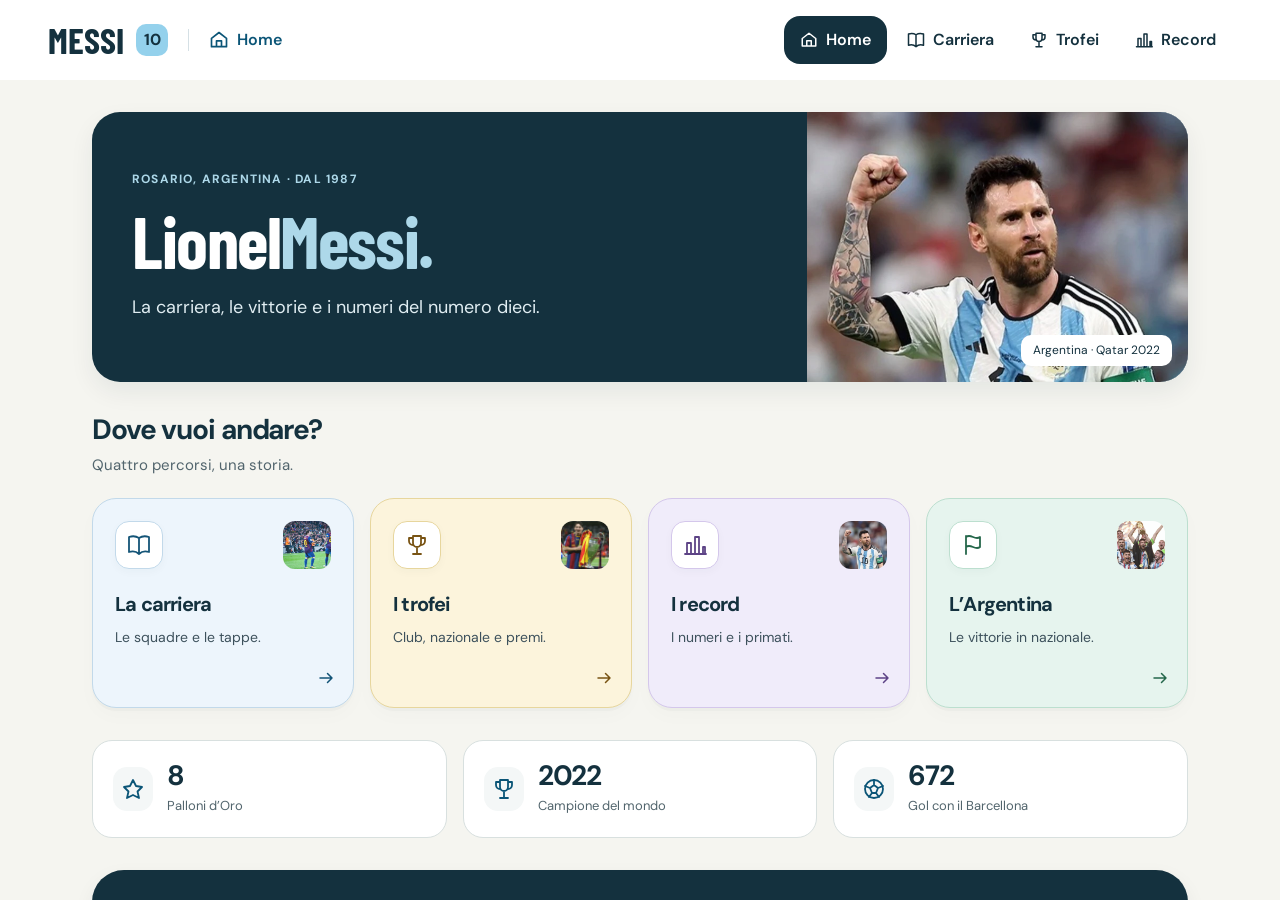
==== index.html @ e887f49e "Compose compact icon-led navigation and strengthen page spacing and visual hierarchy" ====
<!DOCTYPE html>

<html lang="it">
<head>
<meta charset="utf-8"/>
<meta content="width=device-width,initial-scale=1,viewport-fit=cover" name="viewport"/>
<meta content="#f7f7f2" name="theme-color"/>
<title>Messi — Carriera, trofei e record</title>
<meta content="La storia di Lionel Messi in tre sezioni semplici: carriera, trofei e record." name="description"/>
<link href="assets/favicon.svg" rel="icon" type="image/svg+xml"/>
<link href="assets/css/site.css?v=c7293d06be" rel="stylesheet"/>
<script src="assets/js/app.mjs?v=7fb3a4fa2a" type="module"></script>
<link as="font" crossorigin="" href="assets/fonts/barlow-condensed-700.woff2" rel="preload" type="font/woff2"/>
<meta content="website" property="og:type"/>
<meta content="it_IT" property="og:locale"/>
<meta content="Messi — Carriera, trofei e record" property="og:title"/>
<meta content="La storia di Lionel Messi in tre sezioni semplici: carriera, trofei e record." property="og:description"/>
<meta content="https://raw.githubusercontent.com/fill5455/Messi/main/assets/images/messi-portrait.webp" property="og:image"/>
<meta content="summary_large_image" name="twitter:card"/>
<link as="font" crossorigin="" href="assets/fonts/dm-sans-variable.woff2" rel="preload" type="font/woff2"/>
<link href="assets/css/rebuilt.css?v=bfea36b75c" rel="stylesheet">
</head>
<body>
<div class="ios-surface">
<a class="skip" href="#contenuto">Salta al contenuto</a>
<header class="app-header"><a aria-label="Messi, homepage" class="brand" href="index.html" translate="no">MESSI<span>10</span></a><span class="current-page"><svg aria-hidden="true" viewBox="0 0 24 24"><path d="m3 10 9-7 9 7v10H3zM9 20v-7h6v7"></path></svg><span>Home</span></span></header>
<div aria-label="Contenuto della pagina" class="screen-scroll" tabindex="0">
<main id="contenuto" class="rebuilt-page" data-page="home" aria-labelledby="page-title" tabindex="-1"><section class="r-home-hero compact-opening" aria-labelledby="page-title"><div class="r-home-copy"><p class="r-kicker">Rosario, Argentina · Dal 1987</p><h1 id="page-title">Lionel<br><span>Messi.</span></h1><p class="r-lead">La carriera, le vittorie e i numeri del numero dieci.</p><p class="r-home-note">Da Rosario al tetto del mondo.</p></div><figure><img src="assets/images/messi-portrait.webp" alt="Lionel Messi con la maglia dell’Argentina a Qatar 2022" width="720" height="744" decoding="async" fetchpriority="high"><figcaption>Argentina · Qatar 2022</figcaption></figure></section><section class="r-routes" aria-labelledby="routes-heading"><div class="r-section-head"><h2 id="routes-heading">Dove vuoi andare?</h2><p>Quattro percorsi, una storia.</p></div><div class="r-route-grid"><a class="r-route" href="carriera.html" data-tone="blue"><div class="r-route-photo"><img src="assets/images/barcelona-2011.webp" alt="Messi festeggia con Abidal e Dani Alves al Camp Nou" width="720" height="480" decoding="async" loading="lazy"></div><div class="r-route-copy"><span class="ui-cue" aria-hidden="true"><svg viewbox="0 0 24 24"><path d="M12 5v16M12 5C9 3 5 3 2 4v15c3-1 7-1 10 2 3-3 7-3 10-2V4c-3-1-7-1-10 1Z"></path></svg></span><h3>La carriera</h3><p>Le squadre e le tappe.</p></div><svg aria-hidden="true" viewbox="0 0 24 24" class="r-route-arrow"><path d="M4 12h16m-6-6 6 6-6 6"></path></svg></a><a class="r-route" href="trofei.html" data-tone="gold"><div class="r-route-photo"><img src="assets/images/champions-selected.webp" alt="Messi con la Champions League del 2011" width="720" height="480" decoding="async" loading="lazy"></div><div class="r-route-copy"><span class="ui-cue" aria-hidden="true"><svg viewbox="0 0 24 24"><path d="M8 3h8v7a4 4 0 0 1-8 0V3ZM8 5H4v3a4 4 0 0 0 4 4m8-7h4v3a4 4 0 0 1-4 4M12 14v6m-4 1h8"></path></svg></span><h3>I trofei</h3><p>Club, nazionale e premi.</p></div><svg aria-hidden="true" viewbox="0 0 24 24" class="r-route-arrow"><path d="M4 12h16m-6-6 6 6-6 6"></path></svg></a><a class="r-route" href="record.html" data-tone="violet"><div class="r-route-photo"><img src="assets/images/messi-portrait.webp" alt="Lionel Messi con la maglia dell’Argentina" width="720" height="480" decoding="async" loading="lazy"></div><div class="r-route-copy"><span class="ui-cue" aria-hidden="true"><svg viewbox="0 0 24 24"><path d="M4 20V10h4v10m4 0V4h4v16m4 0v-6h2v6M2 21h21"></path></svg></span><h3>I record</h3><p>I numeri e i primati.</p></div><svg aria-hidden="true" viewbox="0 0 24 24" class="r-route-arrow"><path d="M4 12h16m-6-6 6 6-6 6"></path></svg></a><a class="r-route" href="argentina.html" data-tone="mint"><div class="r-route-photo"><img src="assets/images/worldcup-selected.webp" alt="Messi con la Coppa del Mondo" width="1365" height="2048" loading="lazy" decoding="async"></div><div class="r-route-copy"><span class="ui-cue" aria-hidden="true"><svg viewbox="0 0 24 24"><path d="M5 21V3m0 1c5-4 9 4 14 0v10c-5 4-9-4-14 0"></path></svg></span><h3>L’Argentina</h3><p>Le vittorie in nazionale.</p></div><svg class="r-route-arrow" aria-hidden="true" viewbox="0 0 24 24"><path d="M4 12h16m-6-6 6 6-6 6"></path></svg></a></div></section><section class="r-home-numbers" aria-label="Tre traguardi"><dl><div><span class="ui-cue" aria-hidden="true"><svg viewbox="0 0 24 24"><path d="m12 3 3 6 6 1-4.5 4.5L18 21l-6-3-6 3 1.5-6.5L3 10l6-1 3-6Z"></path></svg></span><dt>Palloni d’Oro</dt><dd>8</dd></div><div><span class="ui-cue" aria-hidden="true"><svg viewbox="0 0 24 24"><path d="M8 3h8v7a4 4 0 0 1-8 0V3ZM8 5H4v3a4 4 0 0 0 4 4m8-7h4v3a4 4 0 0 1-4 4M12 14v6m-4 1h8"></path></svg></span><dt>Campione del mondo</dt><dd>2022</dd></div><div><span class="ui-cue" aria-hidden="true"><svg viewbox="0 0 24 24"><circle cx="12" cy="12" r="9"></circle><path d="m12 8 4 3-2 5h-4l-2-5 4-3ZM12 8V3m4 8 5-2m-7 7 3 4m-7-4-3 4m1-9L3 9"></path></svg></span><dt>Gol con il Barcellona</dt><dd>672</dd></div></dl></section><section class="r-national-feature" aria-labelledby="national-feature-heading"><figure><img src="assets/images/worldcup-selected.webp" alt="Messi alza la Coppa del Mondo a Lusail nel 2022" width="1365" height="2048" decoding="async" loading="lazy"></figure><div><span class="ui-cue" aria-hidden="true"><svg viewbox="0 0 24 24"><path d="M5 21V3m0 1c5-4 9 4 14 0v10c-5 4-9-4-14 0"></path></svg></span><p class="r-kicker">La nazionale</p><h2 id="national-feature-heading">Il sogno diventa una coppa.</h2><p>Due gol nella finale, il 3–3 contro la Francia e la vittoria ai rigori. A Lusail, Messi porta l’Argentina sul tetto del mondo.</p><a class="r-button" href="argentina.html#lusail">Il Mondiale con l’Argentina<svg aria-hidden="true" viewbox="0 0 24 24"><path d="M4 12h16m-6-6 6 6-6 6"></path></svg></a></div></section></main>
<footer class="app-footer"><div class="footer-top"><a aria-label="Messi, homepage" class="footer-brand" href="index.html">MESSI<span>10</span></a><p>La storia, le vittorie e i numeri.<br/>Un progetto indipendente dedicato a Lionel Messi.</p></div><nav aria-label="Altri percorsi"><a href="index.html">Home</a><a href="carriera.html">Carriera</a><a href="trofei.html">Trofei</a><a href="record.html">Record</a><a href="argentina.html">Argentina</a><a href="credits.html">Fonti e crediti</a></nav></footer>
</div>
<nav aria-label="Navigazione principale" class="ios-tabbar"><a aria-current="page" class="nav-link" data-href="index.html" href="index.html"><svg aria-hidden="true" viewBox="0 0 24 24"><path d="m3 10 9-7 9 7v10H3zM9 20v-7h6v7"></path></svg><span>Home</span></a><a class="nav-link" data-href="carriera.html" href="carriera.html"><svg aria-hidden="true" viewBox="0 0 24 24"><path d="M12 5v16M12 5C9 3 5 3 2 4v15c3-1 7-1 10 2 3-3 7-3 10-2V4c-3-1-7-1-10 1Z"></path></svg><span>Carriera</span></a><a class="nav-link" data-href="trofei.html" href="trofei.html"><svg aria-hidden="true" viewBox="0 0 24 24"><path d="M8 3h8v7a4 4 0 0 1-8 0V3ZM8 5H4v3a4 4 0 0 0 4 4m8-7h4v3a4 4 0 0 1-4 4M12 14v6m-4 1h8"></path></svg><span>Trofei</span></a><a class="nav-link" data-href="record.html" href="record.html"><svg aria-hidden="true" viewBox="0 0 24 24"><path d="M4 20V10h4v10m4 0V4h4v16m4 0v-6h2v6M2 21h21"></path></svg><span>Record</span></a></nav>
<p aria-live="polite" class="navigation-status sr-only"></p>
<div aria-live="polite" class="toast" role="status"></div>
</div>
</body>
</html>
---- assets/css/site.css ----
/* Rounded editorial system with a dedicated mobile reading layout. */
@font-face{font-family:'Barlow Condensed';src:url('../fonts/barlow-condensed-700.woff2') format('woff2');font-weight:700;font-style:normal;font-display:swap}
@font-face{font-family:'DM Sans';src:url('../fonts/dm-sans-variable.woff2') format('woff2');font-weight:100 900;font-style:normal;font-display:swap}
:root{
  --paper:#f7f7f2;--white:#fff;--ink:#14313e;--secondary:#49616b;
  --sky:#94d1ec;--sky-soft:#deeff5;--gold:#ecd16b;--line:#c5d2d6;
  --radius-sm:12px;--radius-md:20px;--radius-lg:28px;
  --accent:#0b5577;--focus:#095c86;--scrim:#14313ecc;
  --font-display:'Barlow Condensed',sans-serif;--font-body:'DM Sans',sans-serif;
  --space-1:8px;--space-2:16px;--space-3:24px;--space-4:32px;--space-5:48px;--space-6:64px;--space-7:96px;
  --inset:clamp(20px,4vw,48px);--content:1200px;--nav-clearance:calc(160px + env(safe-area-inset-bottom));
  font-family:var(--font-body);color-scheme:light;
}
*{box-sizing:border-box}
html,body{margin:0;overflow-x:clip}
body{background:var(--paper);color:var(--ink);font:400 1rem/1.6 var(--font-body);-webkit-text-size-adjust:100%}
::selection{background:var(--ink);color:var(--white)}
button,input,textarea{font:inherit;color:inherit}
button,a,input,summary{-webkit-tap-highlight-color:transparent;touch-action:manipulation}
button{cursor:pointer}button:disabled{opacity:.5;cursor:default}
button,input,textarea{border-radius:var(--radius-sm)}
a{color:inherit;text-underline-offset:5px;text-decoration-thickness:1.5px}
img{display:block;max-width:100%;height:auto}
svg{display:block;flex-shrink:0;width:24px;height:24px;fill:none;stroke:currentColor;stroke-width:2;stroke-linecap:round;stroke-linejoin:round}
h1,h2,h3,p,figure,dl,dd{margin:0}
h1,h2,h3{font-style:normal;font-weight:700;line-height:1;text-wrap:balance}
h1,h2{font-family:var(--font-display);letter-spacing:-.015em}
h1{font-size:clamp(3.75rem,8vw,6rem)}
h2{font-size:clamp(2.5rem,4.5vw,3.75rem)}
h3{font-size:1.5rem;line-height:1.2}
p{max-width:65ch;text-wrap:pretty}
[hidden]{display:none!important}
:focus-visible{outline:3px solid var(--focus);outline-offset:5px}
.sr-only{position:absolute;width:1px;height:1px;margin:-1px;overflow:hidden;clip-path:inset(50%);white-space:nowrap}
.skip{position:absolute;z-index:40;top:-100px;left:var(--inset);padding:16px;background:var(--ink);color:var(--white)}
.skip:focus{top:8px}
.ios-surface{position:relative;display:flex;flex-direction:column;width:100%;height:100dvh;min-height:0;isolation:isolate}
.app-header{flex-shrink:0;display:flex;align-items:center;justify-content:space-between;gap:16px;min-height:76px;padding:8px var(--inset);border-bottom:1px solid var(--line);background:var(--paper)}
.brand,.footer-brand{display:inline-flex;align-items:center;gap:12px;font-family:var(--font-display);font-size:2.25rem;line-height:1;text-decoration:none;min-height:48px}
.brand span,.footer-brand span{display:grid;place-items:center;width:32px;height:32px;background:var(--sky);font:700 1rem/1 var(--font-body)}
.current-page{display:none}
.screen-scroll{flex:1;min-height:0;overflow-y:auto;overflow-x:clip;padding-bottom:var(--nav-clearance);scroll-padding:24px 0 var(--nav-clearance);scrollbar-color:var(--secondary) var(--paper)}
main{max-width:var(--content);margin:0 auto;overflow-wrap:anywhere}
main [id]{scroll-margin-block:24px}
main:focus{outline:none}
.ios-tabbar{position:absolute;z-index:20;bottom:0;left:0;right:0;display:grid;grid-template-columns:repeat(auto-fit,minmax(min(100%,4.5rem),1fr));padding:8px 8px calc(8px + env(safe-area-inset-bottom));border-top:1px solid var(--line);background:var(--paper)}
.nav-link{display:flex;align-items:center;justify-content:center;min-height:48px;min-width:0;padding:8px;overflow-wrap:anywhere;text-align:center;text-decoration:none;font-size:1rem;font-weight:600;line-height:1.2;white-space:nowrap;transition:transform 160ms}
.nav-link[aria-current]{background:var(--ink);color:var(--white)}
.nav-link:focus-visible{outline-offset:-4px}
.primary-button{display:inline-flex;align-items:center;justify-content:center;gap:16px;width:fit-content;max-width:100%;min-height:52px;padding:14px 20px;border:1px solid var(--ink);background:var(--ink);color:var(--white);font:600 1rem/1.4 var(--font-body);text-decoration:none;transition:background-color 160ms,transform 160ms}
.primary-button:active,button:active{transform:translateY(1px)}
.text-link,.inline-link{display:inline-flex;align-items:center;gap:12px;min-height:48px;font-size:1rem;font-weight:600;color:var(--accent)}
.inline-link{margin-top:24px}
.profile{display:flex;flex-wrap:wrap;gap:24px 16px;padding:32px var(--inset);background:var(--sky)}
.hero-copy{display:contents}
.profile h1{order:0;flex:1 1 11rem;min-width:0;align-self:center;font-size:clamp(3.75rem,12vw,6rem);line-height:.95;letter-spacing:-.01em}
.profile p{order:2;flex:1 1 100%;font-size:1.125rem;line-height:1.65}
.profile .primary-button{order:3}
.hero-origin{order:4;flex:1 1 100%;display:block;font-size:.875rem;color:var(--ink)}
.hero-portrait{order:1;flex:1 1 5rem;max-width:112px;min-width:0;align-self:center}
.hero-portrait img{width:100%;height:220px;object-fit:cover;object-position:50% 28%}
.hero-portrait figcaption{font-size:.875rem;line-height:1.4;padding-top:8px}
.home-facts,.home-navigation,.home-chapters{padding:48px var(--inset)}
.home-facts h2{margin-bottom:32px}
.home-facts .fact-list{display:grid;grid-template-columns:repeat(auto-fit,minmax(min(100%,5.5rem),1fr));gap:16px;padding:0;background:transparent;border:0}
.home-facts .fact-list>div{display:flex;flex-direction:column-reverse;align-items:flex-start;justify-content:flex-end;gap:12px;padding:0;border:0}
.home-facts .fact-list dd{font:700 clamp(2.5rem,6vw,5rem)/1 var(--font-display);text-align:left;letter-spacing:-.01em}
.home-facts .fact-list dt{flex:initial;font-size:.875rem;line-height:1.5}
.home-navigation{background:var(--sky-soft)}
.section-intro{display:grid;gap:24px;margin-bottom:32px}
.section-intro p{max-width:40ch;font-size:1.125rem;line-height:1.65}
.destination-list{border-top:1px solid var(--ink)}
.destination{display:flex;align-items:center;gap:24px;min-height:100px;padding:24px 0;border-bottom:1px solid var(--ink);text-decoration:none}
.destination-copy{flex:1;min-width:0}
.destination-copy strong{display:block;font:700 2.5rem/1 var(--font-display);margin-bottom:12px}
.destination-copy>span{display:block;font-size:1rem;line-height:1.6;color:var(--secondary)}
.destination>svg{width:32px;height:32px}
.chapter-grid{display:grid;gap:32px}
.chapter{display:flex;flex-direction:column;align-items:flex-start;gap:12px;text-decoration:none;min-width:0}
.chapter>img{width:100%;height:auto;aspect-ratio:3/2;object-fit:cover}
.chapter-meta{font-size:.875rem;color:var(--secondary);padding-top:4px}
.chapter-title{display:flex;align-items:center;justify-content:space-between;width:100%;gap:12px;font:700 2.5rem/1 var(--font-display)}
.chapter>span:last-child{font-size:1rem;color:var(--secondary)}
.worldcup-feature{display:grid;gap:32px;padding:40px var(--inset);background:var(--ink);color:var(--white)}
.worldcup-feature figure{min-width:0}
.worldcup-feature img{width:100%;max-height:480px;object-fit:contain}
.worldcup-feature figcaption{padding-top:12px;font-size:.875rem;color:var(--sky-soft)}
.worldcup-feature h2{font-size:clamp(3rem,7vw,6rem);margin-bottom:32px}
.worldcup-feature p{font-size:1.125rem;line-height:1.7;margin-bottom:32px}
.worldcup-feature .primary-button{background:var(--gold);border-color:var(--gold);color:var(--ink)}
.worldcup-feature .text-link{display:flex;margin-top:16px;color:var(--white)}
.page-heading{display:grid;gap:32px;padding:40px var(--inset);background:var(--sky)}
.page-heading h1{margin-bottom:32px}
.page-heading p{max-width:40ch;font-size:1.125rem;line-height:1.65}
.heading-photo{min-width:0}
.heading-photo img{width:100%;height:240px;object-fit:cover;object-position:50% 35%}
.heading-photo figcaption{padding-top:12px;font-size:.875rem;line-height:1.5}
.heading-text-only{background:var(--paper);border-bottom:1px solid var(--line)}
.page-section{padding:40px var(--inset)}
.section-label{font-size:2.5rem;margin-bottom:24px}
.section-help{margin-bottom:24px;color:var(--secondary);font-size:1rem}
.detail-list{border-top:1px solid var(--ink)}
.content-detail{border-bottom:1px solid var(--ink)}
.content-detail>summary{display:flex;align-items:center;gap:16px;min-height:96px;padding:24px 0;cursor:pointer;list-style:none}
.content-detail>summary::-webkit-details-marker,.source-details>summary::-webkit-details-marker{display:none}
.summary-copy{flex:1;min-width:0}
.summary-copy>strong{display:block;font:700 1.875rem/1.1 var(--font-display);margin-bottom:8px}
.summary-copy>span{display:block;color:var(--secondary);font-size:1rem;line-height:1.5}
.content-detail>summary>svg{width:24px;height:24px;transition:transform 160ms ease-out}
.content-detail[open]>summary>svg,.source-details[open]>summary>svg{transform:rotate(45deg)}
.content-detail[open]>summary{color:var(--accent)}
.detail-body{padding:8px 0 32px}
.detail-body>p{font-size:1rem;line-height:1.75;margin-bottom:24px}
.detail-body>p:last-child{margin-bottom:0}
.team-badge{display:grid;place-items:center;flex-shrink:0;width:48px;height:56px}
.team-badge img{width:100%;height:100%;object-fit:contain}
.team-heading{display:flex;align-items:center;gap:16px}
.team-heading .team-badge{width:32px;height:40px}
.destination-icon{display:grid;place-items:center;flex-shrink:0;width:48px;height:48px}
.destination-icon i{--w:32px;--h:32px}
.fact-list{padding:8px 0;background:transparent}
.fact-list>div{display:flex;flex-wrap:wrap;align-items:center;justify-content:space-between;gap:8px 24px;padding:16px 0;border-bottom:1px solid var(--line)}
.fact-list>div:last-child{border-bottom:0}
.fact-list dt{flex:1 1 8rem;min-width:0;font-size:1rem;color:var(--secondary)}
.fact-list dd{max-width:100%;min-width:0;font-size:1.125rem;line-height:1.4;font-weight:600;text-align:right;font-variant-numeric:tabular-nums}
.compact{margin:24px 0}
.mini-timeline{list-style:none;padding:0;margin:24px 0}
.mini-timeline li{display:grid;grid-template-columns:auto minmax(0,1fr);gap:16px;padding:12px 0;border-bottom:1px solid var(--line)}
.mini-timeline strong{color:var(--accent);font-variant-numeric:tabular-nums}
.story-picture{margin-top:32px}
.photo-link{position:relative;display:block}
.story-picture img{width:100%;height:auto;max-height:650px;object-fit:contain;background:var(--sky-soft)}
.story-picture figcaption{padding-top:16px;font-size:.875rem;color:var(--secondary);line-height:1.6}
.photo-zoom{position:absolute;right:12px;bottom:12px;display:grid;place-items:center;width:44px;height:44px;background:var(--paper);color:var(--ink)}
.photo-zoom svg{width:20px;height:20px}
.competition-group{padding-top:24px}
.competition-group:first-child{padding-top:0}
.competition-group h3{font:700 2rem/1.2 var(--font-display);padding-bottom:16px;border-bottom:1px solid var(--line)}
.competition-list>div{display:grid;grid-template-columns:minmax(0,1fr) auto;gap:8px 24px;padding:20px 0;border-bottom:1px solid var(--line)}
.competition-list dt{font-size:1rem;font-weight:600;align-self:center}
.competition-count{grid-column:2;grid-row:1;font:700 2rem/1 var(--font-display);font-variant-numeric:tabular-nums}
.competition-years{grid-column:1/-1;font-size:.9375rem;line-height:1.7;color:var(--secondary);font-variant-numeric:tabular-nums}
.data-note{font-size:.875rem;line-height:1.65;color:var(--secondary)}
.page-note{padding:0 var(--inset) 32px}
.record-tools{padding:24px;background:var(--sky-soft);margin-bottom:40px}
.record-help{margin-bottom:24px;font-size:1rem}
.record-tools>label{display:block;margin-bottom:8px;font-size:1rem;font-weight:600}
.search-field{display:flex;align-items:center;gap:16px;min-height:56px;padding:0 16px;background:var(--white);border:1px solid var(--secondary)}
.search-field input{flex:1;min-width:0;width:100%;min-height:56px;padding:12px 0;border:0;background:transparent;font-size:1rem;outline:none;caret-color:var(--focus)}
.search-field:focus-within{outline:3px solid var(--focus);outline-offset:3px}
.search-field input::-webkit-search-cancel-button{-webkit-appearance:none}
.search-field button{display:grid;place-items:center;width:44px;height:44px;flex-shrink:0;background:transparent;border:0;padding:0}
.filter-row{display:flex;flex-wrap:wrap;gap:8px;margin-top:24px}
.filter-row button{flex:1 1 5rem;min-width:0;min-height:48px;padding:12px 16px;border:1px solid var(--secondary);background:transparent;color:var(--ink);font-size:1rem;font-weight:600;line-height:1.3}
.filter-row button[aria-pressed=true]{background:var(--ink);color:var(--white);border-color:var(--ink)}
.result-count{margin-top:16px;font-size:1rem;color:var(--secondary)}
.record-list{display:grid;gap:0 40px;border-top:1px solid var(--ink)}
.record-row{padding:32px 0;border-bottom:1px solid var(--ink);min-width:0}
.record-top{display:flex;flex-wrap:wrap;align-items:flex-start;justify-content:space-between;gap:24px}
.record-top>div{flex:1 1 10rem;min-width:0}
.record-top h2{font:700 2rem/1.1 var(--font-display);margin-bottom:16px}
.record-number{flex-shrink:0;font:700 4rem/1 var(--font-display);font-variant-numeric:tabular-nums;color:var(--accent)}
.record-period{font-size:.9375rem;color:var(--secondary)}
.record-meaning{font-size:1rem;line-height:1.75;margin-top:24px}
.record-actions{display:flex;flex-wrap:wrap;gap:12px;margin-top:24px}
.record-actions button{display:flex;flex:1 1 8rem;min-width:0;align-items:center;justify-content:center;gap:8px;min-height:48px;padding:12px 16px;border:1px solid var(--secondary);background:transparent;font-size:1rem;font-weight:600}
.record-actions button[aria-pressed=true]{background:var(--sky);border-color:var(--ink)}
.empty-results{padding:40px 24px;border:1px solid var(--ink);background:var(--paper)}
.empty-results strong{font:700 2rem/1.1 var(--font-display)}
.empty-results p{margin:24px 0;font-size:1rem;color:var(--secondary)}
.empty-results button{min-height:48px;padding:12px 20px;background:var(--ink);border:0;color:var(--white);font-weight:600}
.event-list{list-style:none;margin:0;padding:0;border-top:1px solid var(--ink)}
.event-list>li{display:flex;align-items:flex-start;gap:24px;padding:24px 0;border-bottom:1px solid var(--line)}
.event-list>li>span{flex-shrink:0;font:700 2rem/1 var(--font-display);color:var(--accent);font-variant-numeric:tabular-nums}
.event-list>li>div{min-width:0}
.event-list h3{font-size:1.25rem;line-height:1.2;margin-bottom:12px}
.event-list p{font-size:1rem;color:var(--secondary)}
.reading-card{padding:24px;background:var(--sky-soft)}
.reading-card>p{font-size:1rem;line-height:1.75;margin-bottom:24px}
.reading-card>p:last-child{margin-bottom:0}
.source-details{margin:0 var(--inset) 40px;border-top:1px solid var(--line)}
.source-details>summary{display:flex;align-items:center;justify-content:space-between;gap:24px;min-height:64px;padding:12px 0;font-size:1rem;color:var(--accent);cursor:pointer;list-style:none}
.source-details>summary>svg{transition:transform 160ms ease-out}
.source-details ul{list-style:none;margin:0;padding:0 0 24px}
.source-details a,.credit-links a{display:inline-flex;align-items:center;min-height:48px;color:var(--accent);font-size:1rem;overflow-wrap:anywhere}
.credit-links{display:flex;flex-wrap:wrap;gap:8px 24px;margin-top:16px}
.app-footer{max-width:var(--content);margin:0 auto;padding:48px var(--inset);border-top:1px solid var(--line)}
.footer-top{display:grid;gap:24px;align-items:center}
.footer-brand{font-size:clamp(2.5rem,8vw,6rem);width:fit-content}
.footer-top p{color:var(--secondary);font-size:1rem;line-height:1.7}
.app-footer nav{display:flex;flex-wrap:wrap;gap:8px 24px;margin-top:32px}
.app-footer nav a{display:inline-flex;align-items:center;min-height:48px;font-size:1rem;font-weight:500}
.utility-dialog{width:min(880px,calc(100vw - 32px));max-height:calc(100dvh - 32px);overflow:auto;overscroll-behavior:contain;padding:24px;border:1px solid var(--ink);border-radius:0;background:var(--paper);color:var(--ink)}
.utility-dialog::backdrop{background:var(--scrim)}
.dialog-header{display:flex;align-items:center;justify-content:space-between;gap:24px;margin-bottom:24px}
.dialog-header h2{font-size:2rem}
.dialog-header button{display:grid;place-items:center;flex-shrink:0;width:48px;height:48px;padding:0;border:1px solid var(--ink);background:transparent}
.dialog-image{width:100%;height:60dvh;object-fit:contain}
.dialog-caption{margin-top:24px;font-size:1rem;color:var(--secondary)}
.dialog-credit{display:inline-flex;align-items:center;min-height:48px;margin-top:16px;color:var(--accent)}
.utility-dialog textarea{width:100%;margin:24px 0;padding:16px;border:1px solid var(--secondary);background:var(--white);font-size:1rem;resize:none}
.toast{position:absolute;z-index:25;left:50%;bottom:calc(var(--nav-clearance) + 16px);translate:-50% 0;width:min(560px,calc(100% - 40px));padding:16px 24px;background:var(--ink);color:var(--white);opacity:0;pointer-events:none;font-size:1rem;text-align:center}
.toast:empty{padding:0}
.app-header.is-loading .current-page{color:var(--accent)}
.app-header.is-loading .current-page::after{content:'…'}
.ios-icon{display:inline-block;flex-shrink:0;width:var(--w,24px);height:var(--h,24px);background:currentColor;mask:var(--icon) center/contain no-repeat;-webkit-mask:var(--icon) center/contain no-repeat}
@media(min-width:700px){
 .profile{display:grid;grid-template-columns:minmax(0,1fr) minmax(0,.85fr);gap:64px;padding-block:48px}
 .hero-copy{display:block;align-self:center}
 .profile h1{margin-bottom:32px;font-size:clamp(3.75rem,9vw,6rem)}
 .profile p{font-size:1.25rem;max-width:35ch;margin-bottom:32px}
 .hero-origin{margin-top:32px;font-size:1rem}
 .hero-portrait{grid-column:2;grid-row:1;align-self:stretch;max-width:none}
 .hero-portrait img{height:440px;object-fit:cover;object-position:50% 30%}
 .hero-portrait figcaption{font-size:.875rem}
 .home-facts,.home-navigation,.home-chapters{padding-block:64px}
 .home-facts .fact-list{grid-template-columns:repeat(auto-fit,minmax(min(100%,12rem),1fr));gap:48px}
 .home-facts .fact-list dt{font-size:1rem;max-width:22ch}
 .home-facts .fact-list dd{font-size:5rem}
 .section-intro{grid-template-columns:minmax(0,1.25fr) minmax(0,1fr);align-items:end;gap:48px;margin-bottom:48px}
 .chapter-grid{grid-template-columns:repeat(3,minmax(0,1fr));gap:24px}
 .chapter-title{font-size:2.25rem}
 .worldcup-feature{grid-template-columns:minmax(0,1fr) minmax(0,1fr);gap:64px;align-items:center;padding-block:64px}
 .worldcup-feature img{max-height:560px}
 .page-heading{grid-template-columns:minmax(0,1fr) minmax(0,.7fr);gap:64px;align-items:center;padding-block:48px}
 .heading-photo img{height:320px}
 .heading-text-only{display:block}
 .heading-text-only p{font-size:1.25rem;max-width:42ch}
 .page-section{padding-block:48px}
 .section-label{font-size:3rem}
 .summary-copy>strong{font-size:2.25rem}
 .record-list{grid-template-columns:repeat(2,minmax(0,1fr))}
 .record-top h2{font-size:2.25rem}
 .record-tools{padding:32px}
 .reading-card{padding:32px}
 .event-list{display:grid;grid-template-columns:repeat(2,minmax(0,1fr));gap:0 48px}
 .footer-top{grid-template-columns:minmax(0,1fr) minmax(0,1fr);gap:48px}
 .app-footer{padding-block:64px}
 main[data-page=credits]>.page-section{max-width:960px}
}
@media(min-width:800px){
 :root{--nav-clearance:24px}
 .app-header{min-height:80px;padding-right:500px}
 .current-page{display:none}
 .ios-tabbar{top:0;right:var(--inset);bottom:auto;left:auto;display:flex;align-items:center;gap:4px;min-height:80px;padding:8px 0;border:0;background:transparent}
 .nav-link{padding:12px 16px;white-space:nowrap}
 .career-layout{display:grid;grid-template-columns:minmax(0,1.7fr) minmax(0,1fr);gap:0 32px;padding:0 var(--inset)}
 .career-layout .page-section{padding-inline:0}
 .career-aside{padding-left:32px;border-left:1px solid var(--line)}
 .career-aside .section-label{font-size:2.25rem}
 .career-aside .destination-copy strong{font-size:2rem}
 #club>.detail-body{display:grid;grid-template-columns:repeat(2,minmax(0,1fr));gap:32px}
 #club>.detail-body>.competition-group:first-child{grid-column:1/-1}
 #club>.detail-body>.competition-group:first-child .competition-list{display:grid;grid-template-columns:repeat(2,minmax(0,1fr));gap:0 48px}
}
@media(max-width:359px){
 .profile{gap:24px 12px}
 .profile h1{font-size:3.75rem}
 .hero-portrait img{height:192px}
 .record-tools{padding:20px}
 .record-top{gap:16px}
 .record-number{font-size:3.5rem}
}
@media(hover:hover) and (pointer:fine){
 .nav-link:not([aria-current]):hover{background:var(--sky-soft)}
 .primary-button:hover{background:var(--accent);border-color:var(--accent)}
 .worldcup-feature .primary-button:hover{background:var(--sky);color:var(--ink)}
 .destination:hover .destination-copy strong,.chapter:hover .chapter-title{color:var(--accent)}
 .chapter:hover .chapter-title{text-decoration:underline;text-underline-offset:8px}
 .content-detail>summary:hover,.source-details>summary:hover{color:var(--accent)}
 .record-actions button:hover,.filter-row button:not([aria-pressed=true]):hover{background:var(--sky)}
 .dialog-header button:hover,.search-field button:hover{background:var(--sky-soft)}
}
@media(prefers-reduced-motion:reduce){*,*::before,*::after{animation:none!important;transition:none!important;scroll-behavior:auto!important}}
@media(prefers-contrast:more){:root{--line:#6c828d;--secondary:#304c59}.content-detail,.record-row,.destination{border-color:var(--ink)}}
@media(forced-colors:active){.nav-link[aria-current],.filter-row button[aria-pressed=true]{outline:2px solid Highlight}.ios-icon{background:CanvasText;forced-color-adjust:none}.primary-button{border:2px solid ButtonText}}
.ios-icon--home{--icon:url("data:image/svg+xml,%3Csvg%20xmlns%3D%22http%3A//www.w3.org/2000/svg%22%20viewBox%3D%220%200%2024%2024%22%20fill%3D%22none%22%20stroke%3D%22black%22%20stroke-width%3D%222.2%22%20stroke-linecap%3D%22round%22%20stroke-linejoin%3D%22round%22%3E%3Cpath%20d%3D%22m3%2010%209-7%209%207v10H3z%22/%3E%3Cpath%20d%3D%22M9%2020v-7h6v7%22/%3E%3C/svg%3E")}
.ios-icon--book-open{--icon:url("data:image/svg+xml,%3Csvg%20xmlns%3D%22http%3A//www.w3.org/2000/svg%22%20viewBox%3D%220%200%2024%2024%22%20fill%3D%22none%22%20stroke%3D%22black%22%20stroke-width%3D%222.2%22%20stroke-linecap%3D%22round%22%20stroke-linejoin%3D%22round%22%3E%3Cpath%20d%3D%22M12%205v16M12%205C9%203%205%203%202%204v15c3-1%207-1%2010%202%203-3%207-3%2010-2V4c-3-1-7-1-10%201Z%22/%3E%3C/svg%3E")}
.ios-icon--star{--icon:url("data:image/svg+xml,%3Csvg%20xmlns%3D%22http%3A//www.w3.org/2000/svg%22%20viewBox%3D%220%200%2024%2024%22%20fill%3D%22none%22%20stroke%3D%22black%22%20stroke-width%3D%222.2%22%20stroke-linecap%3D%22round%22%20stroke-linejoin%3D%22round%22%3E%3Cpath%20d%3D%22m12%203%202.8%205.7%206.2.9-4.5%204.4%201.1%206.2L12%2017.3l-5.6%202.9%201.1-6.2L3%209.6l6.2-.9Z%22/%3E%3C/svg%3E")}
.ios-icon--arrow-up{--icon:url("data:image/svg+xml,%3Csvg%20xmlns%3D%22http%3A//www.w3.org/2000/svg%22%20viewBox%3D%220%200%2024%2024%22%20fill%3D%22none%22%20stroke%3D%22black%22%20stroke-width%3D%222.2%22%20stroke-linecap%3D%22round%22%20stroke-linejoin%3D%22round%22%3E%3Cpath%20d%3D%22M12%2021V3m-7%207%207-7%207%207%22/%3E%3C/svg%3E")}
.ios-icon--library{--icon:url("data:image/svg+xml,%3Csvg%20xmlns%3D%22http%3A//www.w3.org/2000/svg%22%20viewBox%3D%220%200%2024%2024%22%20fill%3D%22none%22%20stroke%3D%22black%22%20stroke-width%3D%222.2%22%20stroke-linecap%3D%22round%22%20stroke-linejoin%3D%22round%22%3E%3Cpath%20d%3D%22M4%204v16m5-16v16m5-16v16m3-16%204%2015M2%2021h20%22/%3E%3C/svg%3E")}
.ios-icon--search{--icon:url("data:image/svg+xml,%3Csvg%20xmlns%3D%22http%3A//www.w3.org/2000/svg%22%20viewBox%3D%220%200%2024%2024%22%20fill%3D%22none%22%20stroke%3D%22black%22%20stroke-width%3D%222.2%22%20stroke-linecap%3D%22round%22%20stroke-linejoin%3D%22round%22%3E%3Ccircle%20cx%3D%2210.5%22%20cy%3D%2210.5%22%20r%3D%226.5%22/%3E%3Cpath%20d%3D%22m16%2016%205%205%22/%3E%3C/svg%3E")}
.ios-icon--bookmark{--icon:url("data:image/svg+xml,%3Csvg%20xmlns%3D%22http%3A//www.w3.org/2000/svg%22%20viewBox%3D%220%200%2024%2024%22%20fill%3D%22none%22%20stroke%3D%22black%22%20stroke-width%3D%222.2%22%20stroke-linecap%3D%22round%22%20stroke-linejoin%3D%22round%22%3E%3Cpath%20d%3D%22M6%203h12v18l-6-4-6%204Z%22/%3E%3C/svg%3E")}
.ios-icon--share{--icon:url("data:image/svg+xml,%3Csvg%20xmlns%3D%22http%3A//www.w3.org/2000/svg%22%20viewBox%3D%220%200%2024%2024%22%20fill%3D%22none%22%20stroke%3D%22black%22%20stroke-width%3D%222.2%22%20stroke-linecap%3D%22round%22%20stroke-linejoin%3D%22round%22%3E%3Cpath%20d%3D%22M12%2016V3m-4%204%204-4%204%204M5%2012H3v9h18v-9h-2%22/%3E%3C/svg%3E")}
.ios-icon--checkmark{--icon:url("data:image/svg+xml,%3Csvg%20xmlns%3D%22http%3A//www.w3.org/2000/svg%22%20viewBox%3D%220%200%2024%2024%22%20fill%3D%22none%22%20stroke%3D%22black%22%20stroke-width%3D%222.2%22%20stroke-linecap%3D%22round%22%20stroke-linejoin%3D%22round%22%3E%3Cpath%20d%3D%22m4%2012%205%205L20%206%22/%3E%3C/svg%3E")}
.ios-tabbar[aria-busy=true]::after{content:"";position:absolute;left:0;right:0;bottom:0;height:3px;background:var(--accent)}

.destination:active,.chapter:active,summary:active{color:var(--accent)}
.nav-link:active:not([aria-current]){background:var(--sky-soft)}

.portrait-photo{justify-self:center;width:fit-content;max-width:100%}
.portrait-photo img{width:auto;height:320px;max-width:100%;object-fit:contain}
@media(min-width:700px){.portrait-photo{justify-self:end}.portrait-photo img{height:400px}}

/* Shared soft geometry. */
.brand span,.footer-brand span{border-radius:8px}
.nav-link,.primary-button,.photo-zoom,.search-field,.filter-row button,.record-actions button,.dialog-header button{border-radius:var(--radius-sm)}
.profile,.page-heading,.home-navigation,.worldcup-feature{border-radius:var(--radius-lg)}
.hero-portrait img,.heading-photo img,.chapter>img,.story-picture img,.dialog-image{border-radius:var(--radius-md)}
.reading-card,.record-tools,.empty-results,.utility-dialog{border-radius:var(--radius-md)}
.toast{border-radius:var(--radius-sm)}
.nav-link .ios-icon{display:none}
@media(min-width:700px){
 main{padding-top:24px}
 .profile,.page-heading,.home-navigation,.worldcup-feature{margin-inline:16px}
}
/* Mobile is a reading layout, with independent sizing and content grouping. */
@media(max-width:699px){
 :root{--inset:20px;--nav-clearance:calc(100px + env(safe-area-inset-bottom))}
 .app-header{min-height:64px;padding-block:6px}
 .brand{font-size:1.875rem;gap:10px}
 .brand span{width:28px;height:28px;font-size:.875rem}
 main{padding:16px 14px 0}
 h1,h2{font-family:var(--font-body);letter-spacing:-.035em;line-height:1.15}
 h1{font-size:2.5rem}
 h2{font-size:1.75rem}
 h3{font-size:1.25rem;line-height:1.35}
 .profile{display:flex;flex-direction:column;gap:0;padding:24px var(--inset)}
 .hero-copy{display:flex;flex-direction:column;gap:16px;min-width:0}
 .profile h1{order:initial;flex:initial;align-self:flex-start;font:700 2.5rem/1.1 var(--font-body);letter-spacing:-.04em}
 .profile h1 br{display:none}
 .profile p{order:initial;flex:initial;font-size:1rem;line-height:1.75}
 .profile .primary-button{order:initial;width:100%;min-height:52px}
 .hero-origin{order:initial;flex:initial;font-size:.875rem;line-height:1.6}
 .hero-portrait{order:initial;flex:initial;max-width:none;width:100%;margin-top:24px;align-self:stretch}
 .hero-portrait img{width:100%;height:auto;aspect-ratio:3/2;object-position:50% 28%}
 .hero-portrait figcaption{font-size:.875rem;line-height:1.5}
 .home-facts,.home-navigation,.home-chapters{padding:28px var(--inset)}
 .home-facts h2{margin-bottom:20px}
 .home-facts .fact-list{display:flex;flex-direction:column;gap:0}
 .home-facts .fact-list>div{display:grid;grid-template-columns:5rem minmax(0,1fr);gap:16px;align-items:center;padding:16px 0;border-bottom:1px solid var(--line)}
 .home-facts .fact-list>div:last-child{border-bottom:0}
 .home-facts .fact-list dd{grid-column:1;grid-row:1;font:700 2rem/1.2 var(--font-body)}
 .home-facts .fact-list dt{grid-column:2;grid-row:1;font-size:1rem;line-height:1.5}
 .section-intro{gap:12px;margin-bottom:20px}
 .section-intro p{font-size:1rem;line-height:1.75}
 .destination{gap:16px;min-height:88px;padding:20px 0}
 .destination-copy strong{font:700 1.375rem/1.3 var(--font-body);margin-bottom:6px;letter-spacing:-.02em}
 .destination-copy>span{line-height:1.65}
 .destination>svg{width:24px;height:24px}
 .chapter-grid{gap:24px}
 .chapter{background:var(--white);border:1px solid var(--line);border-radius:var(--radius-md);padding:12px 12px 20px;gap:10px}
 .chapter>img{border-radius:12px}
 .chapter-title{font:700 1.375rem/1.3 var(--font-body)}
 .chapter-meta,.chapter-title,.chapter>span:last-child{padding-inline:6px}
 .worldcup-feature{padding:24px var(--inset);gap:24px}
 .worldcup-feature h2{font:700 2rem/1.2 var(--font-body);margin-bottom:16px}
 .worldcup-feature p{font-size:1rem;line-height:1.75;margin-bottom:20px}
 .worldcup-feature .primary-button{width:100%}
 .worldcup-feature img{max-height:300px}
 .page-heading{display:block;padding:24px var(--inset)}
 .page-heading h1{margin-bottom:12px}
 .page-heading p{font-size:1rem;line-height:1.75}
 .heading-photo{margin-top:20px}
 .heading-photo img{height:auto;aspect-ratio:3/2}
 .portrait-photo{width:100%;justify-self:auto}
 .portrait-photo img{height:220px;width:100%;aspect-ratio:auto;object-fit:contain}
 .heading-photo figcaption{padding-top:10px;font-size:.875rem}
 .heading-text-only{border:0;background:var(--sky-soft)}
 .page-section{padding:28px 0}
 .section-label{font:700 1.75rem/1.2 var(--font-body);margin-bottom:12px;padding-inline:6px}
 .section-help{margin-bottom:20px;padding-inline:6px;line-height:1.7}
 .detail-list{border:0;display:grid;gap:12px}
 .content-detail{border:1px solid var(--line);border-radius:var(--radius-md);background:var(--white);min-width:0}
 .content-detail>summary{min-height:84px;gap:12px;padding:20px 16px}
 .summary-copy>strong{font:700 1.25rem/1.35 var(--font-body);margin-bottom:6px;letter-spacing:-.02em}
 .summary-copy>span{font-size:.9375rem;line-height:1.6}
 .team-badge{width:32px;height:40px}
 .destination-icon{width:32px;height:40px}
 .destination-icon i{--w:24px;--h:24px}
 .content-detail>summary>svg{width:20px;height:20px}
 .detail-body{padding:0 16px 24px}
 .detail-body>p{line-height:1.8;margin-bottom:20px}
 .fact-list>div{gap:6px;padding:14px 0}
 .fact-list dt{flex-basis:100%;line-height:1.6}
 .fact-list dd{text-align:left;font-size:1.0625rem;line-height:1.6}
 .competition-group h3{font:700 1.375rem/1.4 var(--font-body)}
 .competition-list>div{gap:8px 12px;padding:18px 0}
 .competition-count{font:700 1.75rem/1.2 var(--font-body)}
 .competition-years{font-size:.9375rem;line-height:1.8}
 .mini-timeline li{grid-template-columns:1fr;gap:6px;padding:16px 0}
 .story-picture{margin-top:24px}
 .story-picture figcaption{font-size:.875rem;line-height:1.7;padding-top:12px}
 .record-tools{padding:20px;margin-bottom:20px}
 .record-help{margin-bottom:16px;line-height:1.75}
 .filter-row{display:grid;grid-template-columns:repeat(auto-fit,minmax(min(100%,7rem),1fr));margin-top:16px;gap:8px}
 .filter-row button{flex-basis:6rem;padding:12px 10px;font-size:.9375rem}
 .search-field{gap:8px;padding-inline:12px}
 .record-list{border:0;gap:16px}
 .record-row{padding:24px 20px;border:1px solid var(--line);border-radius:var(--radius-md);background:var(--white)}
 .record-top{display:flex;flex-direction:column;gap:16px}
 .record-top>div{flex:initial}
 .record-top h2{font:700 1.375rem/1.35 var(--font-body);margin-bottom:8px}
 .record-number{font:700 2.75rem/1.15 var(--font-body)}
 .record-meaning{line-height:1.8;margin-top:16px}
 .record-actions{gap:8px;margin-top:20px}
 .record-actions button{flex-basis:100%;justify-content:flex-start}
 .event-list{border:0;display:grid;gap:12px}
 .event-list>li{display:block;padding:20px;border:1px solid var(--line);border-radius:var(--radius-md);background:var(--white)}
 .event-list>li>span{display:block;font:700 1.5rem/1.2 var(--font-body);margin-bottom:12px}
 .event-list h3{margin-bottom:8px}
 .event-list p{line-height:1.75}
 .reading-card{padding:20px}
 .source-details{margin:0 6px 28px}
 .page-note{padding:0 6px 24px}
 .app-footer{margin:28px 14px 0;padding:28px 6px}
 .footer-top{gap:16px}
 .footer-brand{font-size:2.5rem}
 .app-footer nav{display:grid;grid-template-columns:repeat(2,minmax(0,1fr));gap:4px 16px;margin-top:20px}
 .utility-dialog{padding:20px}
}
@media(max-width:799px){
 .ios-tabbar{gap:4px;padding:8px 10px calc(8px + env(safe-area-inset-bottom));background:var(--white)}
 .nav-link{flex-direction:column;gap:5px;min-height:60px;padding:8px 4px;font-size:.875rem;line-height:1.3;white-space:normal}
 .nav-link .ios-icon{display:block;width:20px;height:20px}
}

/* Reading hierarchy and orientation. */
.page-index{padding:24px var(--inset) 0}
.page-index p{font-size:.875rem;font-weight:600;color:var(--secondary);margin-bottom:12px}
.page-index>div{display:flex;flex-wrap:wrap;gap:10px}
.page-index a{display:inline-flex;align-items:center;min-height:44px;padding:10px 16px;border:1px solid var(--line);border-radius:12px;background:var(--white);font-size:.9375rem;font-weight:600;line-height:1.5;text-decoration:none;color:var(--accent)}
.page-index a:hover{background:var(--sky-soft);border-color:var(--accent)}
.section-label{font-family:var(--font-body);font-size:2rem;line-height:1.25;letter-spacing:-.03em}
.summary-copy>strong{font-family:var(--font-body);font-size:1.375rem;line-height:1.35;letter-spacing:-.02em}
.content-detail[open]{background:var(--white);border-color:var(--accent)}
.content-detail[open]>summary{border-bottom:1px solid var(--line);margin-bottom:20px}
.detail-body p,.reading-card>p,.record-meaning{max-width:60ch;line-height:1.8}
.record-top h2{font-family:var(--font-body);font-size:1.625rem;line-height:1.35;letter-spacing:-.025em}
.record-period,.chapter-meta{font-weight:500}
.home-navigation{margin-top:24px}
.home-facts{padding-block:40px}
@media(min-width:700px){
 .destination-list{display:grid;grid-template-columns:repeat(3,minmax(0,1fr));gap:20px;border:0}
 .destination{align-items:flex-start;min-height:0;border:1px solid var(--line);border-radius:20px;background:var(--white);padding:24px;gap:16px}
 .destination-copy strong{font-family:var(--font-body);font-size:1.5rem;line-height:1.3;letter-spacing:-.025em}
 .destination>svg{width:24px;height:24px}
 .page-index{padding-top:28px}
 .content-detail>summary{min-height:88px}
 .record-row{padding:32px 24px;border:1px solid var(--line);border-radius:20px;background:var(--white)}
 .record-list{gap:24px;border:0}
 .record-top{gap:16px}
 .record-top>div{flex-basis:12rem}
}
@media(max-width:699px){
 body{font-size:1.0625rem}
 .profile{padding:24px 20px}
 .profile p,.detail-body>p,.record-meaning,.reading-card>p,.section-intro p{font-size:1.0625rem;line-height:1.8}
 .hero-portrait img{aspect-ratio:auto;height:180px;object-position:50% 28%}
 .hero-origin{font-size:.875rem}
 .hero-copy{gap:14px}
 .home-navigation{margin-top:20px;padding:24px 20px}
 .section-intro{margin-bottom:16px}
 .section-intro p{font-size:1rem}
 .destination-list{border:0;display:grid;gap:12px}
 .destination{border:1px solid var(--line);border-radius:16px;background:var(--white);padding:18px 16px;min-height:0;gap:12px}
 .destination-copy strong{font-size:1.25rem}
 .destination-copy>span{font-size:.9375rem;line-height:1.65}
 .home-facts{padding-block:28px}
 .page-index{padding:20px 4px 0}
 .page-index>div{gap:8px}
 .page-index a{padding:10px 12px;font-size:.875rem}
 .heading-photo img{height:160px;aspect-ratio:auto;object-fit:cover}
 .portrait-photo img{height:180px;object-fit:contain}
 .heading-photo figcaption{font-size:.875rem}
 .section-label{font-size:1.625rem;line-height:1.3;margin-bottom:12px}
 .content-detail[open]>summary{margin-bottom:20px}
 .detail-body{padding-inline:18px}
 .record-tools{padding:18px}
 .record-top{display:grid;grid-template-columns:auto minmax(0,1fr);gap:16px;align-items:start}
 .record-number{grid-column:1;grid-row:1;font-size:2.25rem;line-height:1.2}
 .record-top>div{grid-column:2;grid-row:1}
 .record-top h2{font-size:1.25rem;line-height:1.4}
 .record-period{font-size:.875rem;line-height:1.6}
 .record-actions{display:grid;grid-template-columns:repeat(auto-fit,minmax(min(100%,7rem),1fr))}
 .record-actions button{padding:10px;font-size:.875rem;justify-content:center}
 .reading-card{background:var(--white);border:1px solid var(--line)}
}
/* Motion stays local; content remains available before JavaScript. */
.primary-button,.chapter,.destination,.record-actions button,.page-index a{transition:transform 180ms ease-out,background-color 180ms ease-out,border-color 180ms ease-out,color 180ms ease-out}
.is-pressed{transform:scale(.985)}
.nav-link .ios-icon{transition:transform 220ms cubic-bezier(.2,.8,.2,1)}
.nav-link[aria-current] .ios-icon{transform:translateY(-2px)}
@media(hover:hover) and (pointer:fine){.chapter:hover,.destination:hover{transform:translateY(-3px)}.primary-button:hover>svg{transform:translateX(4px)}}
.primary-button>svg{transition:transform 180ms ease-out}
@media(prefers-reduced-motion:no-preference){
 @keyframes disclosure-enter{from{opacity:.85;transform:translateY(-4px)}to{opacity:1;transform:translateY(0)}}
 .content-detail[open]>.detail-body{animation:disclosure-enter 200ms cubic-bezier(.2,.8,.2,1)}

}
@media(prefers-reduced-motion:reduce){.is-pressed,.nav-link[aria-current] .ios-icon,.chapter:hover,.destination:hover,.primary-button:hover>svg{transform:none!important}}

/* Reserve enhanced controls before module initialization to prevent reading jumps. */
.record-tools[hidden],.record-actions[hidden]{display:block!important;visibility:hidden}
.record-actions[hidden]{display:flex!important}
.result-count{min-height:1.6em}
@media(max-width:699px){.record-actions[hidden]{display:grid!important}}

/* The mobile reading viewport ends above navigation instead of behind it. */
@media(max-width:799px){.screen-scroll{margin-bottom:calc(var(--nav-clearance) - 16px);padding-bottom:24px;scroll-padding:24px}}

/* Fine reading details and short-viewport ergonomics. */
:root{--ease-out:cubic-bezier(.2,.8,.2,1)}
.detail-body>p+p{margin-top:4px}
.credit-links{gap:12px 24px}
.credit-links a{line-height:1.6}
.keyboard-input .detail-body{animation:none!important}
.keyboard-input .content-detail>summary>svg{transition:none}
.utility-dialog{overscroll-behavior:contain;scrollbar-gutter:stable}
.photo-error{padding:24px;background:var(--sky-soft);border-radius:var(--radius-sm);line-height:1.75}
@media(max-width:799px){
 .ios-surface.is-compact .app-header{display:none}
 .ios-surface.is-compact .nav-link{min-height:44px;padding:8px 4px;gap:0}
 .ios-surface.is-compact .nav-link .ios-icon{display:none}
 .ios-surface.is-compact main{padding-top:12px}
}
@media(max-width:799px) and (max-height:499px){
 .app-header{display:none}
 .nav-link{min-height:44px;padding:8px 4px;gap:0}
 .nav-link .ios-icon{display:none}
 main{padding-top:12px}
}
@media print{
 html,body{overflow:visible;background:#fff}
 .ios-surface{height:auto!important;display:block}
 .app-header,.ios-tabbar,.app-footer,.page-index,.record-tools,.record-actions,.toast,.photo-zoom{display:none!important}
 .screen-scroll{overflow:visible;margin:0;padding:0}
 main{max-width:none;padding:0}
 .profile,.page-heading,.worldcup-feature{break-inside:avoid}
 .content-detail,.record-row,.event-list>li{break-inside:avoid}
 .utility-dialog{display:none}
}

.ios-surface{padding-top:env(safe-area-inset-top);padding-left:env(safe-area-inset-left);padding-right:env(safe-area-inset-right)}
@media(max-width:799px){.ios-tabbar{padding-left:max(10px,env(safe-area-inset-left));padding-right:max(10px,env(safe-area-inset-right))}}
.utility-dialog{width:min(880px,calc(100vw - 32px - env(safe-area-inset-left) - env(safe-area-inset-right)));max-height:calc(100dvh - 32px - env(safe-area-inset-top) - env(safe-area-inset-bottom))}
.dialog-header{position:sticky;top:0;z-index:1;background:var(--paper);padding-bottom:16px;border-bottom:1px solid var(--line)}
.keyboard-input .nav-link .ios-icon{transition:none}
.keyboard-input button:active,.keyboard-input .primary-button:active{transform:none}
@media(max-width:799px){
 .ios-surface.is-compact .page-heading{padding-block:16px}
 .ios-surface.is-compact .page-heading h1{font-size:2rem;line-height:1.15;margin-bottom:8px}
 .ios-surface.is-compact .page-heading p{font-size:1rem;line-height:1.6}
 .ios-surface.is-compact .heading-photo img{height:100px}
 .ios-surface.is-compact .page-section{padding-top:20px}
}
@media(min-width:500px) and (max-width:799px){
 .ios-surface.is-compact .page-heading{display:grid;grid-template-columns:minmax(0,1fr) 120px;gap:20px;align-items:center}
 .ios-surface.is-compact .heading-text-only{display:block}
 .ios-surface.is-compact .heading-photo{margin:0;width:100%}
}
/* Orientation: the current page stays named while content scrolls. */
.app-header{justify-content:flex-start;flex-wrap:wrap;gap:8px 20px}
.current-page{display:flex!important;align-items:center;gap:8px;min-width:0;font-size:1rem;font-weight:600;color:var(--accent);line-height:1.4}
.current-page svg{width:20px;height:20px}
.breadcrumb{padding:8px var(--inset) 20px}
.breadcrumb ol{list-style:none;display:flex;align-items:center;flex-wrap:wrap;gap:8px;margin:0;padding:0}
.breadcrumb li{display:flex;align-items:center;gap:8px;font-size:.875rem;line-height:1.5}
.breadcrumb li+li::before{content:'/';color:var(--secondary);padding-inline:4px}
.breadcrumb a{display:inline-flex;align-items:center;gap:8px;min-height:44px;color:var(--accent);font-weight:600}
.breadcrumb svg{width:18px;height:18px}
.breadcrumb [aria-current]{font-weight:600}
.page-title-row{display:flex;align-items:center;gap:16px;margin-bottom:20px;min-width:0}
.page-title-row h1{margin:0;min-width:0}
.page-symbol{display:grid;place-items:center;flex-shrink:0;width:52px;height:52px;border-radius:16px;background:var(--paper);color:var(--accent)}
.page-symbol svg{width:28px;height:28px}
.page-symbol img{width:32px;height:40px;object-fit:contain}
.page-index p{font-weight:600}
.page-index a{gap:12px}
.page-index a>svg{width:16px;height:16px;flex-shrink:0}
.destination-symbol{display:grid;place-items:center;flex-shrink:0;width:44px;height:44px;background:var(--sky-soft);color:var(--accent);border-radius:12px}
.destination-symbol svg{width:24px;height:24px}
.chapter-title{justify-content:flex-start}
.chapter-title>svg{margin-left:auto}
.chapter-badge{display:grid;place-items:center;width:32px;height:36px;flex-shrink:0}
.chapter-badge img{width:32px;height:36px;object-fit:contain}
.record-period{display:flex;align-items:center;gap:8px;flex-wrap:wrap}
.record-period svg{width:18px;height:18px;flex-shrink:0;color:var(--accent)}
.detail-list,.trophy-clubs{display:grid;gap:12px;border:0}
.content-detail{background:var(--white);border:1px solid var(--line);border-radius:20px;min-width:0}
.content-detail>summary{padding:20px;gap:16px;min-height:84px}
.content-detail>summary>svg{width:20px;height:20px}
.detail-body{padding:0 20px 24px}
.team-badge{width:36px;height:44px}
.competition-group h3.sr-only{padding:0;border:0}
#club>.content-detail>.detail-body{display:block}
.home-navigation{background:transparent}
@media(min-width:700px){
 .destination{flex-wrap:wrap}
 .destination-symbol{width:48px;height:48px}
 .destination .destination-copy{flex-basis:calc(100% - 64px)}
 .destination>svg{margin-left:auto;align-self:flex-end}
 .competition-list{display:grid;grid-template-columns:repeat(2,minmax(0,1fr));gap:0 32px}
}
@media(min-width:800px){
 .current-page{border-left:1px solid var(--line);padding-left:20px}
 .career-aside{padding-left:0;border:0}
 .career-aside .page-section{padding:24px;margin-top:24px;background:var(--sky-soft);border-radius:20px}
}
@media(max-width:799px){
 :root{--nav-clearance:calc(104px + env(safe-area-inset-bottom))}
 .app-header{padding-block:8px;gap:8px 16px}
 .brand{font-size:1.75rem}
 .current-page{flex:1 1 8rem;justify-content:flex-end;font-size:.9375rem;text-align:right}
 .ios-tabbar{left:max(12px,env(safe-area-inset-left));right:max(12px,env(safe-area-inset-right));bottom:calc(12px + env(safe-area-inset-bottom));width:auto;max-width:520px;margin-inline:auto;gap:4px;padding:8px;border:1px solid var(--line);border-radius:28px;background:var(--white);box-shadow:0 8px 28px #14313e1a}
 .nav-link{min-height:60px;border-radius:20px;gap:5px;padding:8px 4px;font-size:.875rem;font-weight:600}
 .nav-link>svg{width:22px;height:22px}
 .nav-link[aria-current]{background:var(--sky-soft);color:var(--accent);font-weight:700}
 .ios-tabbar[aria-busy=true]::after{left:20px;right:20px;bottom:3px;border-radius:4px}
 .breadcrumb{padding:0 4px 12px}
 .page-title-row{gap:12px;margin-bottom:12px}
 .page-title-row h1{margin:0}
 .page-symbol{width:40px;height:44px;border-radius:12px}
 .page-symbol svg{width:24px;height:24px}
 .page-symbol img{width:28px;height:36px}
 .ios-surface.is-compact .nav-link>svg{display:none}
 .ios-surface.is-compact .ios-tabbar{border-radius:20px;padding:6px;bottom:calc(8px + env(safe-area-inset-bottom))}
 .ios-surface.is-compact .nav-link{min-height:44px;border-radius:14px}
 .ios-surface.is-compact .current-page{display:none!important}
}
@media(max-width:699px){
 .home-navigation{padding-inline:0}
 .home-navigation .section-intro{padding-inline:6px}
 .destination{padding:18px 16px}
 .destination-copy strong{font-size:1.25rem}
 .destination-copy>span{font-size:.9375rem}
 .detail-body{padding-inline:18px}
 .content-detail>summary{padding:18px 16px;gap:12px}
 .section-label{padding-inline:4px}
}
@media(max-width:799px) and (max-height:499px){
 .nav-link>svg{display:none}
}
@media(max-width:799px){
 .ios-surface.is-compact .app-header{display:flex;min-height:36px;padding:4px 16px}
 .ios-surface.is-compact .brand{display:none}
 .ios-surface.is-compact .current-page{display:flex!important;justify-content:flex-start;font-size:.875rem;min-height:28px}
}
@media(max-width:799px) and (max-height:499px){
 .app-header{display:flex;min-height:36px;padding:4px 16px}
 .brand{display:none}
 .current-page{display:flex!important;justify-content:flex-start;font-size:.875rem;min-height:28px}
}
.career-aside .destination-list{display:block}
.career-aside .destination{display:grid;grid-template-columns:36px minmax(0,1fr) 24px;gap:12px;padding:16px;align-items:center}
.career-aside .destination-copy strong{font:700 1.375rem/1.3 var(--font-body);margin-bottom:8px}
.career-aside .destination>svg{margin:0;align-self:center}
.skip{top:8px;max-width:calc(100% - 40px);transform:translateY(calc(-100% - 16px))}
.skip:focus{transform:none}
.page-title-row{flex-wrap:wrap}
.page-title-row h1{flex:1 1 10rem}
@media(max-width:799px){.ios-tabbar{grid-template-columns:repeat(auto-fit,minmax(min(100%,4rem),1fr))}}
/* Interior pages lead with the reading task; the photo is a visual landmark. */
@media(max-width:699px){
 .page-heading:has(.heading-photo){display:flex;flex-wrap:wrap;align-items:center;gap:16px}
 .page-heading:has(.heading-photo) .heading-copy{flex:1 1 10rem;min-width:0}
 .page-heading:has(.heading-photo) .page-title-row{display:block}
 .page-heading:has(.heading-photo) .page-symbol{display:none}
 .page-heading:has(.heading-photo) h1{font-size:2rem;line-height:1.15}
 .page-heading:has(.heading-photo) .heading-photo{flex:0 1 88px;width:88px;margin:0}
 .page-heading:has(.heading-photo) .heading-photo img{width:88px;height:128px;border-radius:12px;object-fit:cover}
 .page-heading:has(.portrait-photo) .portrait-photo img{object-fit:contain}
 .page-heading:has(.heading-photo) .heading-photo figcaption{display:none}
 .page-index{padding-top:16px}
 .page-section{padding-top:24px}
}

/* Reading composition: clear page openings, compact mobile overview, calm content. */
:root{--paper:#eef3f6;--line:#d5e0e5;--sky-soft:#e5f2f8;--radius-lg:32px}
.app-header{background:#fff;border-bottom:0}
.brand span,.footer-brand span{border-radius:10px}
h2{font-family:var(--font-body);font-size:clamp(1.625rem,3vw,2.25rem);line-height:1.2;letter-spacing:-.035em}
h3{line-height:1.35}
.primary-button{border-radius:16px}
main{padding-bottom:32px}
.profile{background:var(--ink);color:#fff;border-radius:32px;overflow:hidden}
.profile p,.hero-origin{color:#dcebf1}
.profile .primary-button{background:var(--sky);color:var(--ink);border-color:var(--sky)}
.hero-portrait img{border-radius:24px}
.hero-portrait figcaption{color:#dcebf1}
.hero-eyebrow{display:block;font-size:.8125rem;font-weight:700;letter-spacing:.12em;text-transform:uppercase;color:var(--sky);margin-bottom:16px}
.home-navigation{margin-top:12px;background:transparent}
.home-navigation .section-intro p{font-size:1rem}
.destination-list{border:0}
.destination{background:#fff;border:1px solid var(--line);border-radius:24px;min-width:0}
.destination-copy strong{font-family:var(--font-body);font-size:1.5rem;line-height:1.2;letter-spacing:-.03em}
.destination-symbol{background:var(--sky-soft);border-radius:16px;width:52px;height:52px}
.home-facts .fact-list{gap:12px}
.home-facts .fact-list>div{background:#fff;border-radius:24px;border:1px solid var(--line);padding:24px}
.chapter{background:#fff;border:1px solid var(--line);border-radius:24px;padding:12px 12px 24px}
.chapter>img{border-radius:16px}
.chapter-meta,.chapter-title,.chapter>span:last-child{padding-inline:8px}
.chapter-title{font-family:var(--font-body);font-size:1.5rem;line-height:1.3}
.page-heading,.heading-text-only{background:#fff;border:1px solid var(--line);border-radius:28px}
.page-heading h1{font-family:var(--font-body);font-size:clamp(2.25rem,5vw,4rem);letter-spacing:-.05em;line-height:1.1}
.page-heading p{font-size:1.0625rem;color:var(--secondary);max-width:44ch}
.page-symbol{background:var(--sky-soft)}
.heading-photo img{border-radius:20px}
.page-index p{font-size:.8125rem;text-transform:uppercase;letter-spacing:.06em}
.page-index>div{display:grid;grid-template-columns:repeat(auto-fit,minmax(min(100%,12rem),1fr));gap:8px}
.page-index a{display:flex;justify-content:space-between;padding:14px 16px;border-radius:16px;min-height:52px;color:var(--ink)}
.page-index a>svg{color:var(--accent)}
.section-label{font-family:var(--font-body);font-size:1.625rem;line-height:1.25;letter-spacing:-.03em;margin-bottom:12px}
.section-help{line-height:1.7;margin-bottom:20px}
.detail-list,.trophy-clubs{gap:12px}
.content-detail{border-radius:24px;overflow:clip}
.content-detail>summary{padding:24px;min-height:100px}
.summary-copy>strong{font-family:var(--font-body);font-size:1.25rem;line-height:1.35;letter-spacing:-.02em;margin-bottom:4px}
.summary-copy>span{font-size:.9375rem}
.content-detail>summary>svg{background:var(--sky-soft);box-sizing:content-box;padding:10px;border-radius:50%;width:16px;height:16px}
.content-detail[open]{border-color:#8bb8ca}
.content-detail[open]>summary{background:#f1f8fb;margin-bottom:20px}
.detail-body{padding:0 24px 28px}
.detail-body>p{line-height:1.85;max-width:62ch}
.record-row{border-radius:24px;padding:24px;background:#fff}
.event-list{gap:16px;border:0}
.event-list>li{border:1px solid var(--line);border-radius:24px;background:#fff;padding:24px}
.breadcrumb{color:var(--secondary)}
.app-footer{background:#e5edf1;border-radius:32px 32px 0 0;margin-top:32px}
@media(min-width:800px){
 .ios-tabbar{gap:4px}
 .nav-link{gap:8px;border-radius:16px}
 .nav-link>svg{width:18px;height:18px}
 .profile{margin-top:8px;padding:48px;gap:48px;grid-template-columns:minmax(0,1.1fr) minmax(0,.8fr)}
 .profile h1{font-size:clamp(4rem,8vw,7rem)}
 .hero-portrait img{height:430px;object-fit:cover;object-position:50% 25%}
 .home-navigation .destination{padding:24px;align-content:start;gap:16px}
 .home-navigation .destination>svg{width:24px;height:24px}
 .page-heading{padding:32px;grid-template-columns:minmax(0,1fr) 180px;gap:32px}
 .heading-photo img,.portrait-photo img{height:180px;object-fit:cover;aspect-ratio:1}
 .heading-photo figcaption{font-size:.75rem}
 .career-layout{grid-template-columns:minmax(0,1fr) 300px}
 .career-aside .page-section{background:#fff;border:1px solid var(--line);border-radius:24px}
}
@media(max-width:799px){
 main{padding:16px 16px 24px}
 .app-header{padding:10px 20px;min-height:68px}
 .current-page{font-size:.875rem}
 .ios-tabbar{background:var(--ink);border:1px solid var(--ink);border-radius:30px;padding:6px;bottom:calc(14px + env(safe-area-inset-bottom));left:16px;right:16px;gap:2px;box-shadow:0 8px 24px #14313e24}
 .nav-link{color:#d8e8ef;border-radius:24px;min-height:64px;font-size:.8125rem;padding:8px 2px;gap:5px}
 .nav-link[aria-current]{background:var(--sky);color:var(--ink)}
 .nav-link>svg{width:22px;height:22px}
 .nav-link:focus-visible{outline-color:#fff}
 .profile{display:grid;grid-template-columns:minmax(0,1fr) 96px;gap:20px 12px;padding:24px;border-radius:28px}
 .hero-copy{display:contents}
 .hero-eyebrow{grid-column:1/-1;margin:0;font-size:.75rem}
 .profile h1{grid-column:1;grid-row:2;font:700 2.625rem/1 var(--font-display);letter-spacing:0;align-self:center;margin:0}
 .profile h1 br{display:block}
 .hero-portrait{grid-column:2;grid-row:2;align-self:center;margin:0;width:100%;max-width:none}
 .hero-portrait img{width:100%;height:128px;aspect-ratio:auto;object-fit:cover;border-radius:18px}
 .hero-portrait figcaption{display:none}
 .profile p{grid-column:1/-1;font-size:1rem;line-height:1.65}
 .profile .primary-button{grid-column:1/-1;width:100%;min-height:48px}
 .hero-origin{grid-column:1/-1;font-size:.75rem;line-height:1.5}
 .home-navigation{padding:28px 0 8px;margin:0}
 .home-navigation .section-intro{padding:0 4px;gap:8px;margin-bottom:16px}
 .home-navigation .section-intro h2{font-size:1.5rem}
 .home-navigation .section-intro p{display:none}
 .home-navigation .destination-list{gap:10px}
 .home-navigation .destination{padding:16px;gap:14px;min-height:88px;border-radius:22px;display:flex;flex-wrap:nowrap}
 .destination-copy strong{font-size:1.125rem;margin-bottom:4px}
 .destination-copy>span{font-size:.875rem;line-height:1.5}
 .destination-symbol{width:44px;height:44px;flex-shrink:0}
 .home-navigation .destination>svg{width:20px;height:20px;align-self:center;margin:0}
 .home-facts,.home-chapters{padding:32px 0}
 .home-facts .fact-list{display:grid;grid-template-columns:repeat(auto-fit,minmax(min(100%,8rem),1fr));gap:10px}
 .home-facts .fact-list>div{display:flex;flex-direction:column-reverse;align-items:flex-start;gap:8px;padding:20px;border:1px solid var(--line)}
 .home-facts .fact-list dd{font-size:2rem}
 .home-facts .fact-list dt{font-size:.875rem}
 .page-heading:has(.heading-photo),.page-heading{padding:24px;gap:16px;border-radius:24px}
 .page-heading:has(.heading-photo) .heading-copy{flex:1 1 10rem}
 .page-heading:has(.heading-photo) h1,.page-heading h1{font-size:2rem}
 .page-heading:has(.heading-photo) .heading-photo{flex:0 1 64px;width:64px}
 .page-heading:has(.heading-photo) .heading-photo img{width:64px;height:80px;border-radius:16px}
 .page-title-row{gap:12px}
 .page-heading p{font-size:.9375rem;line-height:1.7}
 .page-index{padding:20px 0 0}
 .page-index>div{grid-template-columns:1fr}
 .page-index a{font-size:.875rem;padding:12px 16px;min-height:48px}
 .page-section{padding:28px 0 0}
 .content-detail>summary{padding:20px 16px;min-height:96px;gap:12px}
 .summary-copy>strong{font-size:1.125rem}
 .summary-copy>span{font-size:.875rem;line-height:1.5}
 .team-badge{width:36px;height:44px}
 .detail-body{padding:0 20px 24px}
 .detail-body>p{font-size:1rem;line-height:1.85}
 .career-aside .page-section{padding:24px;background:#fff;border:1px solid var(--line);border-radius:24px;margin-top:24px}
 .worldcup-feature{padding:24px;border-radius:28px}
 .event-list>li{padding:20px}
 .breadcrumb{padding:0 4px 8px}
}
@media(max-width:799px) and (max-height:499px){
 .app-header{min-height:36px;padding:4px 16px}
 .nav-link{min-height:44px;padding:8px 2px}
 .ios-tabbar{border-radius:24px}
 .profile{gap:12px}
}
@media(prefers-reduced-motion:reduce){.destination,.chapter,.nav-link{transition:none}}

@media(min-width:800px){.ios-tabbar{background:#fff}.nav-link:not([aria-current]){background:#fff;color:var(--ink)}.nav-link:not([aria-current]):hover{background:var(--sky-soft)}}

/* Page organization: one reading column and an explicit content outline. */
.reading-page{max-width:1000px}
.reading-page>.page-heading{margin-inline:24px}
.reading-page>.page-section{margin-inline:24px;padding:32px 0 0}
.reading-page>.page-section+.page-section{margin-top:24px;padding-top:32px;border-top:1px solid var(--line)}
.reading-page>.page-section[data-section]>h2{display:flex;align-items:baseline;gap:12px}
.reading-page>.page-section[data-section]::before{content:attr(data-section);display:block;font-size:.75rem;font-weight:700;letter-spacing:.08em;color:var(--accent);margin-bottom:8px}
.reading-page .page-index{padding:24px 24px 0}
.reading-page .page-index>div{display:flex;flex-wrap:wrap;gap:8px}
.reading-page .page-index a{flex:0 1 auto;gap:16px;min-height:44px;padding:10px 14px;font-size:.875rem}
.profile-overview .fact-list{display:block;border:1px solid var(--line);background:#fff;padding:4px 20px;border-radius:20px}
.profile-overview .fact-list>div{display:grid;grid-template-columns:repeat(auto-fit,minmax(min(100%,8rem),1fr));gap:8px 16px;align-items:center;border:0;border-bottom:1px solid var(--line);border-radius:0;padding:14px 0}
.profile-overview .fact-list dt{flex:initial;font-size:.875rem;color:var(--secondary)}
.profile-overview .fact-list>div:last-child{border-bottom:0}
.profile-overview .fact-list dd{font-size:1rem;text-align:left}
.reading-page .next-destination .destination-list{display:block}
.reading-page .next-destination .destination{display:flex;gap:16px;padding:20px;align-items:center;flex-wrap:nowrap}
.reading-page .next-destination .destination-copy{flex:1;min-width:0}
.reading-page .next-destination .destination-copy strong{font-size:1.25rem}
.reading-page .next-destination .destination>svg{margin:0;align-self:center}
.reading-page .content-detail .detail-body{max-width:760px;margin-inline:auto}
.reading-page .content-detail .story-picture{margin-top:24px}
.reading-page .competition-list{display:block}
.reading-page .competition-list>div{display:grid;grid-template-columns:minmax(0,1fr) auto;gap:8px 16px;padding-block:20px}
.reading-page .competition-list dt{font-size:1.0625rem;line-height:1.4}
.reading-page .competition-list .competition-count{font:700 1.5rem/1.2 var(--font-body);grid-column:2;grid-row:1}
.reading-page .competition-list .competition-years{grid-column:1/-1;font-size:.875rem;line-height:1.8;max-width:60ch}
.reading-page .record-tools{background:#fff;border:1px solid var(--line);border-radius:24px;padding:24px;margin:20px 0 24px}
.reading-page .record-help{font-size:.9375rem;color:var(--secondary);line-height:1.7;margin-bottom:20px}
.reading-page .filter-row{margin-top:16px}
.reading-page .record-list{grid-template-columns:1fr;gap:16px;border:0}
.reading-page .record-top{display:grid;grid-template-columns:minmax(4.5rem,auto) minmax(0,1fr);gap:24px;align-items:center}
.reading-page .record-top h2{font:700 1.25rem/1.35 var(--font-body);letter-spacing:-.02em;margin-bottom:8px}
.reading-page .record-number{font:700 2.75rem/1.1 var(--font-body);letter-spacing:-.04em}
.reading-page .record-meaning{margin-top:20px;line-height:1.8;max-width:65ch}
.reading-page .record-actions{border-top:1px solid var(--line);padding-top:16px;margin-top:20px}
.reading-page .record-actions button{flex:0 1 auto;min-width:120px;padding:10px 16px;font-size:.875rem;border-color:var(--line)}
.reading-page .event-list{display:block;border:1px solid var(--line);background:#fff;border-radius:24px;padding:0 24px}
.reading-page .event-list>li{display:grid;grid-template-columns:5rem minmax(0,1fr);gap:16px;border:0;border-bottom:1px solid var(--line);border-radius:0;padding:24px 0;background:transparent}
.reading-page .event-list>li:last-child{border-bottom:0}
.reading-page .event-list>li>span{font:700 1.25rem/1.3 var(--font-body);margin:0}
.reading-page .event-list h3{font-size:1.125rem;margin-bottom:6px}
.reading-page .event-list p{font-size:.9375rem;line-height:1.65}
.reading-page .reading-card{padding:24px;border:1px solid var(--line);border-radius:24px;background:#fff}
.reading-page .source-details{margin:32px 24px 0}
@media(max-width:799px){
 .reading-page>.page-heading{margin:0}
 .reading-page>.page-section{margin-inline:0;padding-top:28px}
 .reading-page>.page-section+.page-section{margin-top:28px;padding-top:28px}
 .reading-page .page-index{padding:20px 0 0}
 .reading-page .page-index p{font-size:.75rem;margin-bottom:10px}
 .reading-page .page-index a{font-size:.8125rem;padding:10px 12px;gap:10px}
 .reading-page .page-section>.section-label{font-size:1.5rem}
 .reading-page .record-tools{padding:20px}
 .reading-page .record-top{grid-template-columns:1fr;gap:12px}
 .reading-page .record-number{font-size:2.5rem}
 .reading-page .record-row{padding:24px 20px}
 .reading-page .record-actions{display:flex!important;flex-wrap:wrap;gap:8px}
 .reading-page .record-actions button{flex:1 1 7rem;min-width:0}
 .reading-page .event-list{padding:0 20px}
 .reading-page .event-list>li{grid-template-columns:1fr;gap:8px;padding:20px 0}
 .reading-page .event-list>li>span{font-size:1rem}
 .reading-page .reading-card{padding:20px}
 .reading-page .source-details{margin:28px 0 0}
}

.nav-link>span{color:inherit}
---- assets/css/rebuilt.css ----
/* Rebuilt Home, Career and Trophies. Independent component layer, no legacy layouts. */
.screen-scroll:has(.rebuilt-page){background:#f5f5f0}
.rebuilt-page{--r-muted:#52656d;--r-line:#d8e0df;--r-surface:#fff;--r-blue:#e1f0f5;width:100%;max-width:1160px;padding:32px 32px 64px;margin:0 auto;color:#14313e;overflow-wrap:anywhere}
.rebuilt-page h1,.rebuilt-page h2,.rebuilt-page h3{font-family:var(--font-body);letter-spacing:-.04em;line-height:1.15;text-wrap:balance}
.rebuilt-page h1{font-size:clamp(2.5rem,5vw,4.5rem)}
.rebuilt-page h2{font-size:clamp(1.75rem,3vw,2.5rem)}
.rebuilt-page h3{font-size:1.375rem;line-height:1.3}
.rebuilt-page p{line-height:1.75}
.rebuilt-page a{touch-action:manipulation}
.rebuilt-page figure{margin:0;min-width:0}
.rebuilt-page img{max-width:100%;object-fit:cover}
.r-kicker{font-size:.75rem;font-weight:700;letter-spacing:.1em;text-transform:uppercase;color:#365b6a;line-height:1.5!important}
.r-breadcrumb{display:flex;align-items:center;gap:12px;flex-wrap:wrap;font-size:.875rem;margin-bottom:24px;min-height:44px;color:var(--r-muted)}
.r-breadcrumb a{display:inline-flex;align-items:center;min-height:44px;font-weight:600;color:#14313e}
.r-heading{padding:8px 0 32px;max-width:700px}
.r-heading h1{margin:12px 0 16px}
.r-heading>p:last-child{font-size:1.125rem;color:var(--r-muted);max-width:48ch}
.r-section-head{margin-bottom:24px;display:grid;gap:12px}
.r-section-head p{color:var(--r-muted);font-size:1rem}
.r-home-hero{display:grid;grid-template-columns:minmax(0,1.2fr) minmax(0,1fr);background:var(--r-blue);border-radius:32px;overflow:hidden}
.r-home-copy{padding:48px;align-self:center}
.r-home-copy h1{font:700 clamp(4.5rem,8vw,7.5rem)/.95 var(--font-display);letter-spacing:-.02em;margin:24px 0}
.r-home-copy h1 span{color:#0b5577}
.r-home-copy .r-lead{font-size:1.25rem;max-width:28ch}
.r-home-note{margin-top:24px;font-size:.875rem;color:#365b6a}
.r-home-hero>figure{position:relative;background:#d1e4ec;min-height:400px}
.r-home-hero>figure img{width:100%;height:100%;object-position:50% 22%;position:absolute;inset:0}
.r-home-hero figcaption{position:absolute;bottom:16px;right:16px;background:#fff;color:#14313e;padding:6px 12px;border-radius:10px;font-size:.75rem}
.r-routes{padding-top:48px}
.r-route-grid{display:grid;grid-template-columns:repeat(3,minmax(0,1fr));gap:20px}
.r-route{display:flex;flex-direction:column;text-decoration:none;background:#fff;border:1px solid var(--r-line);border-radius:24px;overflow:hidden;min-width:0;transition:transform 180ms ease-out,border-color 180ms}
.r-route-photo{overflow:hidden}
.r-route-photo img{width:100%;aspect-ratio:16/10;object-position:50% 30%}
.r-route-copy{display:flex;flex-direction:column;align-items:flex-start;flex:1;gap:12px;padding:24px}
.r-route-copy>p{color:var(--r-muted);font-size:.9375rem}
.r-route-action{display:flex;align-items:center;justify-content:space-between;gap:12px;width:100%;margin-top:auto;padding-top:16px;font-size:.875rem;font-weight:700;color:#0b5577}
.r-route-action svg{width:20px;height:20px}
.r-home-numbers{padding:40px 0}
.r-home-numbers dl{display:grid;grid-template-columns:repeat(3,minmax(0,1fr));gap:24px;border-block:1px solid var(--r-line);padding:24px 0}
.r-home-numbers dl>div{display:flex;flex-direction:column-reverse;gap:8px;min-width:0}
.r-home-numbers dt{font-size:.875rem;color:var(--r-muted)}
.r-home-numbers dd{font-size:2.5rem;font-weight:700;line-height:1.1;letter-spacing:-.04em}
.r-national-feature{display:grid;grid-template-columns:minmax(0,.9fr) minmax(0,1fr);gap:40px;padding:32px;background:#14313e;color:white;border-radius:32px;align-items:center}
.r-national-feature img{width:100%;height:320px;object-position:50% 30%;border-radius:20px}
.r-national-feature h2{margin:12px 0 20px}
.r-national-feature p{color:#d8e9ef}
.r-button{display:inline-flex;align-items:center;justify-content:center;gap:16px;min-height:52px;padding:14px 20px;border-radius:14px;background:#94d1ec;color:#14313e;font-weight:700;font-size:.9375rem;text-decoration:none;margin-top:24px;max-width:100%}
.r-button svg{width:20px;height:20px}
.r-chapter-nav{display:grid;grid-template-columns:repeat(4,minmax(0,1fr));gap:10px;padding:0 0 32px;border-bottom:1px solid var(--r-line)}
.r-chapter-nav>a{display:flex;align-items:center;gap:12px;background:#fff;border:1px solid var(--r-line);padding:16px;border-radius:18px;min-width:0;text-decoration:none;font-size:.875rem;font-weight:700}
.r-chapter-nav>a>img{object-fit:contain;width:28px;height:36px;flex-shrink:0}
.r-chapter-nav>a>span{min-width:0;flex:1}
.r-chapter-nav small{display:block;margin-top:6px;font-size:.75rem;font-weight:400;color:var(--r-muted);line-height:1.5}
.r-chapter-nav svg{width:16px;height:16px}
.r-journey{display:grid;gap:32px;padding:32px 0}
.r-stop{background:#fff;border:1px solid var(--r-line);border-radius:28px;padding:32px;scroll-margin-top:24px}
.r-stop-heading{display:flex;align-items:center;gap:20px;border-bottom:1px solid var(--r-line);padding-bottom:24px;margin-bottom:24px}
.r-stop-heading>div{flex:1;min-width:0}
.r-stop-heading h2{margin-top:8px;font-size:2rem}
.r-stop-heading>img{object-fit:contain;flex-shrink:0;width:44px;height:52px}
.r-step{display:grid;place-items:center;align-self:flex-start;background:var(--r-blue);border-radius:50%;width:44px;height:44px;font-size:.875rem;font-weight:700;flex-shrink:0}
.r-story-body{max-width:760px;margin:0 auto;display:flow-root}
.r-story-body>p{font-size:1.0625rem;line-height:1.85;margin-bottom:20px;max-width:64ch}
.r-chapter-photo{float:right;width:40%;margin:0 0 24px 28px!important}
.r-chapter-photo .photo-link{border-radius:20px;overflow:hidden;display:block}
.r-chapter-photo img{width:100%;aspect-ratio:4/3;height:auto;object-position:50% 30%}
.r-chapter-photo figcaption{font-size:.75rem;line-height:1.6;color:var(--r-muted);margin-top:8px}
.r-story-body .mini-timeline{margin:24px 0}
.r-story-body .fact-list{clear:both;background:#f2f7f8;padding:8px 20px;border-radius:18px;margin:24px 0}
.r-text-link{display:flex;align-items:center;justify-content:space-between;gap:16px;min-height:52px;font-size:.9375rem;font-weight:700;color:#0b5577;text-decoration:none;border-top:1px solid var(--r-line);padding-top:16px;margin-top:24px;clear:both}
.r-text-link svg{width:20px;height:20px}
.r-bio{padding:24px 0 32px}
.r-profile-facts{display:grid;grid-template-columns:repeat(3,minmax(0,1fr));gap:24px;margin-top:24px}
.r-profile-facts>div{border-top:1px solid var(--r-line);padding-top:16px;min-width:0}
.r-profile-facts dt{font-size:.875rem;color:var(--r-muted);margin-bottom:8px}
.r-profile-facts dd{font-size:1rem;font-weight:600}
.r-next{display:flex;align-items:center;justify-content:space-between;gap:24px;padding:32px;background:var(--r-blue);border-radius:24px}
.r-next h2{font-size:1.5rem;margin:8px 0 12px}
.r-next .r-button{margin:0;flex-shrink:0;background:#14313e;color:#fff}
.r-section-nav{display:flex;flex-wrap:wrap;gap:8px;padding-bottom:24px;border-bottom:1px solid var(--r-line)}
.r-section-nav a{display:flex;align-items:center;gap:20px;min-height:48px;padding:12px 20px;border:1px solid var(--r-line);border-radius:14px;background:#fff;text-decoration:none;font-weight:600;font-size:.9375rem}
.r-section-nav svg{width:16px;height:16px}
.r-award-section{padding-top:40px}
.r-award-group{display:grid;gap:24px}
.r-award-card{background:#fff;border:1px solid var(--r-line);border-radius:24px;padding:28px;scroll-margin-top:24px}
.r-award-heading{display:flex;align-items:center;gap:16px;padding-bottom:24px;border-bottom:1px solid var(--r-line)}
.r-award-heading img{width:44px;height:52px;object-fit:contain;flex-shrink:0}
.r-award-heading p{font-size:.875rem;color:var(--r-muted);margin-top:6px}
.r-award-star{font-size:2rem;color:#0b5577}
.r-competitions{margin:0}
.r-competitions>div{display:grid;grid-template-columns:minmax(0,1fr) auto;gap:8px 24px;padding:20px 0;border-bottom:1px solid var(--r-line);align-items:baseline}
.r-competitions>div:last-child{border-bottom:0;padding-bottom:0}
.r-competitions dt{font-weight:600;font-size:1rem;line-height:1.5}
.r-title-count{font-size:1rem;font-weight:700;color:#0b5577;line-height:1.5;text-align:right}
.r-title-count .sr-only{position:static;width:auto;height:auto;margin:0;clip-path:none;white-space:normal;font-size:.875rem;font-weight:400}
.r-editions{grid-column:1/-1}
.r-editions summary{display:flex;align-items:center;gap:8px;width:fit-content;min-height:44px;font-size:.8125rem;color:var(--r-muted);cursor:pointer;list-style:none;border-radius:8px}
.r-editions summary::-webkit-details-marker{display:none}
.r-editions summary svg{width:14px;height:14px;transition:transform 160ms}
.r-editions details[open] summary svg{transform:rotate(180deg)}
.r-editions p{font-size:.875rem;line-height:1.9;max-width:65ch;padding:8px 16px;background:#f2f7f8;border-radius:12px}
.r-final-story{padding:48px 0 0}
.r-final-story h2{margin:12px 0 24px}
.r-final-story .r-story-body{background:#fff;padding:28px;border:1px solid var(--r-line);border-radius:24px;max-width:none}
.rebuilt-page>.source-details{margin:40px 0 0}
.rebuilt-page>.page-note{padding:24px 0 0;margin:0;max-width:70ch}
@media(min-width:900px){
 .r-award-card{display:grid;grid-template-columns:minmax(0,240px) minmax(0,1fr);gap:0 32px;align-items:start}
 .r-award-heading{border:0;padding:4px 0}
 .r-award-card>.r-text-link{grid-column:2}
}
@media(max-width:799px){
 .rebuilt-page{padding:20px 20px 40px}
 .r-breadcrumb{margin-bottom:12px}
 .r-heading{padding:4px 0 24px}
 .r-heading h1{font-size:2.5rem;margin:10px 0 12px}
 .r-heading>p:last-child{font-size:1rem;line-height:1.75}
 .r-home-hero{grid-template-columns:minmax(0,1fr) minmax(100px,.6fr);border-radius:24px}
 .r-home-copy{padding:28px 20px}
 .r-home-copy .r-kicker{font-size:.6875rem;letter-spacing:.05em}
 .r-home-copy h1{font-size:3.75rem;margin:20px 0}
 .r-home-copy .r-lead{font-size:.9375rem;line-height:1.7}
 .r-home-note{display:none}
 .r-home-hero>figure{min-height:280px}
 .r-home-hero>figure img{object-position:48% 30%}
 .r-home-hero figcaption{display:none}
 .r-routes{padding-top:28px}
 .r-section-head{gap:8px;margin-bottom:20px}
 .r-section-head h2{font-size:1.5rem}
 .r-section-head p{font-size:.9375rem}
 .r-route-grid{grid-template-columns:1fr;gap:12px}
 .r-route{display:grid;grid-template-columns:88px minmax(0,1fr);border-radius:20px;min-height:144px}
 .r-route-photo img{height:100%;aspect-ratio:auto;object-position:50% 30%}
 .r-route-copy{padding:18px;gap:8px}
 .r-route-copy>.r-kicker{display:none}
 .r-route-copy h3{font-size:1.25rem}
 .r-route-copy>p{font-size:.875rem;line-height:1.6}
 .r-route-action{font-size:.8125rem;padding-top:4px}
 .r-home-numbers{padding:28px 0}
 .r-home-numbers dl{gap:16px;grid-template-columns:repeat(auto-fit,minmax(min(100%,6rem),1fr));padding:20px 0}
 .r-home-numbers dd{font-size:2rem}
 .r-home-numbers dt{font-size:.8125rem}
 .r-national-feature{grid-template-columns:1fr;padding:20px;gap:24px;border-radius:24px}
 .r-national-feature img{height:220px}
 .r-national-feature h2{font-size:1.75rem;margin:12px 0 16px}
 .r-national-feature p{font-size:.9375rem}
 .r-button{width:100%;font-size:.875rem;padding:14px 16px}
 .r-chapter-nav{grid-template-columns:repeat(2,minmax(0,1fr));gap:8px;padding-bottom:24px}
 .r-chapter-nav>a{padding:12px;gap:8px;font-size:.8125rem;align-items:flex-start;flex-wrap:wrap}
 .r-chapter-nav>a>img{width:24px;height:28px}
 .r-chapter-nav small{font-size:.6875rem;margin-top:4px}
 .r-chapter-nav svg{display:none}
 .r-journey{padding:24px 0;gap:20px}
 .r-stop{padding:24px 20px;border-radius:24px}
 .r-stop-heading{gap:12px;padding-bottom:20px;margin-bottom:20px;flex-wrap:wrap}
 .r-stop-heading h2{font-size:1.5rem;margin-top:8px}
 .r-stop-heading>img{width:32px;height:40px}
 .r-step{display:none}
 .r-stop-heading .r-kicker{font-size:.6875rem;letter-spacing:.04em}
 .r-story-body>p{font-size:1rem;line-height:1.85}
 .r-chapter-photo{float:none;width:100%;margin:0 0 20px!important}
 .r-chapter-photo img{aspect-ratio:16/9}
 .r-story-body .fact-list{padding:4px 16px}
 .r-story-body .fact-list dt{flex:initial}
 .r-profile-facts{grid-template-columns:1fr;gap:12px;margin-top:20px}
 .r-profile-facts>div{display:flex;flex-wrap:wrap;justify-content:space-between;gap:8px 16px;padding-top:12px}
 .r-profile-facts dt{margin:0}
 .r-next{display:block;padding:24px}
 .r-next .r-button{margin-top:20px}
 .r-section-nav{gap:8px;padding-bottom:20px}
 .r-section-nav a{padding:10px 12px;gap:10px;font-size:.8125rem;flex:1 1 auto;justify-content:space-between}
 .r-award-section{padding-top:28px}
 .r-award-group{gap:16px}
 .r-award-card{padding:24px 20px;border-radius:24px}
 .r-award-heading{padding-bottom:20px;gap:12px}
 .r-award-heading h3{font-size:1.25rem}
 .r-award-heading p{font-size:.8125rem}
 .r-award-heading img{width:32px;height:40px}
 .r-competitions>div{gap:4px 12px;padding:16px 0}
 .r-competitions dt,.r-title-count{font-size:.9375rem}
 .r-editions summary{font-size:.75rem}
 .r-final-story{padding-top:32px}
 .r-final-story .r-story-body{padding:20px}
}
@media(max-width:359px){
 .rebuilt-page{padding-inline:16px}
 .r-home-hero{display:block}
 .r-home-hero>figure{display:none}
 .r-home-copy{padding:24px}
 .r-home-copy h1{font-size:4rem}
 .r-home-copy h1 br{display:none}
 .r-route{grid-template-columns:64px minmax(0,1fr)}
}
@media(hover:hover) and (pointer:fine){
 .r-route:hover{transform:translateY(-4px);border-color:#6f9eaf}
 .r-text-link:hover,.r-breadcrumb a:hover{color:#14313e;text-decoration:underline}
 .r-chapter-nav a:hover,.r-section-nav a:hover{background:#e1f0f5;border-color:#6f9eaf}
 .r-button:hover{background:#c6e7f4}
 .r-next .r-button:hover{background:#0b5577}
}
@media(prefers-reduced-motion:reduce){.r-route,.r-editions summary svg{transition:none}.r-route:hover{transform:none}}
@media print{.r-chapter-nav,.r-section-nav,.r-breadcrumb{display:none}.rebuilt-page{max-width:none;padding:0}.r-stop,.r-award-card{break-inside:avoid}.r-home-hero>figure img{position:static;height:300px}}

/* Visual hierarchy: compact entry points, semantic icons and grouped content. */
.ui-cue,.ui-page-cue,.ui-inline-cue,.ui-competition-cue{display:inline-grid;place-items:center;flex-shrink:0;color:#0b5577;background:#e4f1f7;border-radius:14px;width:44px;height:44px}
.ui-cue svg,.ui-page-cue svg{width:24px;height:24px;stroke-width:1.8}
.ui-inline-cue{width:24px;height:24px;border-radius:0;background:transparent}
.ui-inline-cue svg{width:20px;height:20px;stroke-width:1.8}
.ui-competition-cue{width:30px;height:34px;border-radius:10px;background:#eef5f8}
.ui-competition-cue svg{width:18px;height:18px;stroke-width:1.8}
.ui-page-cue{width:60px;height:60px;border-radius:18px;grid-row:1/3;align-self:center;background:#14313e;color:#fff;box-shadow:0 6px 14px #14313e14}
.ui-page-cue svg{width:30px;height:30px}
.r-heading{display:grid;grid-template-columns:60px minmax(0,1fr);gap:8px 20px;max-width:800px;padding:0 0 28px}
.r-heading h1{grid-column:2;margin:0;font-size:3rem}
.r-heading>p:last-child{grid-column:2;font-size:1rem}
.r-breadcrumb{margin-bottom:16px}
.r-home-hero.compact-opening{grid-template-columns:minmax(0,1.5fr) minmax(0,.8fr);background:#14313e;color:#fff;box-shadow:0 10px 24px #14313e12;border-radius:28px}
.compact-opening .r-home-copy{padding:36px 40px}
.compact-opening .r-kicker{color:#add8e9;font-size:.75rem}
.compact-opening .r-home-copy h1{font:700 4.5rem/1 var(--font-display);letter-spacing:-.02em;margin:16px 0}
.compact-opening .r-home-copy h1 br{display:none}
.compact-opening .r-home-copy h1 span{color:#add8e9}
.compact-opening .r-lead{font-size:1.125rem;max-width:34ch;color:#e0edf2}
.compact-opening .r-home-note{display:none}
.compact-opening>figure{min-height:270px}
.r-routes{padding-top:32px}
.r-routes .r-section-head{gap:6px;margin-bottom:20px}
.r-routes .r-section-head h2{font-size:1.75rem}
.r-routes .r-section-head p{font-size:.9375rem}
.r-route-grid{grid-template-columns:repeat(4,minmax(0,1fr));gap:16px}
.r-route{--tile:#edf5fc;--tile-line:#c2d9ea;--tile-ink:#135477;position:relative;display:block;padding:22px;min-height:210px;border-color:var(--tile-line);background:var(--tile);border-radius:24px;box-shadow:0 3px 0 #14313e06,0 8px 20px #14313e05}
.r-route[data-tone=gold]{--tile:#fcf4dc;--tile-line:#e7d69d;--tile-ink:#795414}
.r-route[data-tone=violet]{--tile:#f0ecfa;--tile-line:#d4c7eb;--tile-ink:#5d4386}
.r-route[data-tone=mint]{--tile:#e6f4ee;--tile-line:#bcdfcf;--tile-ink:#25674b}
.r-route-copy{display:flex;padding:0;gap:10px;min-width:0}
.r-route-copy .ui-cue{width:48px;height:48px;margin-bottom:12px;background:#fff;color:var(--tile-ink);border:1px solid var(--tile-line);box-shadow:0 3px 8px #14313e08}
.r-route-copy h3{font-size:1.25rem}
.r-route-copy>p{font-size:.875rem;color:#3d515c;line-height:1.55;max-width:22ch;padding-right:12px}
.r-route-photo{position:absolute;top:22px;right:22px;width:48px;height:48px;border-radius:12px;opacity:.9}
.r-route-photo img{width:100%;height:100%;aspect-ratio:1;object-position:50% 20%}
.r-route-arrow{position:absolute;bottom:20px;right:18px;width:18px;height:18px;color:var(--tile-ink)}
.r-home-numbers{padding:32px 0}
.r-home-numbers dl{border:0;gap:16px;padding:0}
.r-home-numbers dl>div{display:grid;grid-template-columns:40px minmax(0,1fr);gap:4px 14px;background:#fff;border:1px solid #d8e0df;border-radius:20px;padding:20px;align-items:center}
.r-home-numbers .ui-cue{grid-column:1;grid-row:1/3;width:40px;height:44px;background:#f4f7f7}
.r-home-numbers dd{grid-column:2;grid-row:1;font-size:1.75rem}
.r-home-numbers dt{grid-column:2;grid-row:2;font-size:.8125rem}
.r-national-feature{gap:28px;box-shadow:0 8px 20px #14313e10}
.r-national-feature .ui-cue{margin-bottom:16px;background:#2d505f;color:#d7ecf5}
.r-national-feature h2{margin:12px 0 16px}
.r-chapter-nav{gap:12px;border:0;padding-bottom:24px}
.r-chapter-nav>a{align-items:center;padding:16px;min-height:88px;border-radius:20px;box-shadow:0 3px 10px #14313e06;border-color:#d0dfe4;gap:12px}
.r-chapter-nav>a>img{width:36px;height:44px}
.r-chapter-nav small{font-size:.75rem;line-height:1.5;margin-top:6px}
.r-journey{padding:0 0 28px;gap:24px}
.r-stop{padding:28px;background:#fff;border-color:#d0dfe4;box-shadow:0 4px 0 #14313e04,0 8px 24px #14313e06;overflow:clip}
.r-stop-heading{margin:-28px -28px 24px;padding:24px 28px;background:#e9f3f8;border-bottom:1px solid #d4e5ed;gap:16px}
#parigi .r-stop-heading{background:#edf1f9}
#miami .r-stop-heading{background:#faedf2}
#rosario .r-stop-heading{background:#f5efef}
.r-stop-heading>img{width:48px;height:56px;padding:6px;box-sizing:content-box;object-fit:contain;border-radius:16px;background:#fff;border:1px solid #d8e0df}
.r-stop-heading h2{margin:0 0 6px;font-size:1.75rem}
.r-stop-heading .r-kicker{font:500 .875rem/1.5 var(--font-body);letter-spacing:0;text-transform:none;color:#4b626d}
.r-story-body{display:grid;grid-template-columns:minmax(0,1.2fr) minmax(0,.8fr);gap:24px 28px;max-width:none}
.r-story-text{min-width:0}
.r-story-text>p{font-size:1rem;line-height:1.85;margin-bottom:16px;max-width:62ch}
.r-story-text>p:last-child{margin-bottom:0}
.r-story-text .mini-timeline{margin-bottom:0}
.r-story-media{min-width:0}
.r-story-media .r-chapter-photo{float:none;width:100%;margin:0!important}
.r-story-media .r-chapter-photo img{aspect-ratio:16/10}
.r-story-media .fact-list{margin:20px 0 0;padding:4px 16px;border:1px solid #e0e9ed;background:#f5f9fa;border-radius:16px}
.r-story-media .fact-list>div{display:grid;grid-template-columns:minmax(0,1fr) auto;gap:8px 12px;padding:12px 0;align-items:center}
.r-story-media .fact-list dt{display:flex;align-items:center;gap:8px;font-size:.8125rem;line-height:1.5;flex:initial}
.r-story-media .fact-list dd{font-size:1rem;text-align:right}
.r-story-body>.r-text-link{grid-column:1/-1;margin:0;border:1px solid #c9dde7;border-radius:14px;padding:14px 16px;background:#eff7fb;min-height:48px}
.r-story-body:has(.r-story-text):not(:has(.r-story-media)){grid-template-columns:1fr}
.r-bio h2,.r-final-story h2{display:flex;align-items:center;gap:14px}
.r-next .ui-cue{margin-bottom:16px;background:white}
.r-section-nav{border:0;gap:10px;padding:0 0 24px}
.r-section-nav a{gap:12px;border-color:#cfdee4;border-radius:16px;box-shadow:0 3px 8px #14313e05;min-height:52px}
.r-section-nav a>svg{margin-left:4px}
.r-award-section{padding-top:24px}
.r-award-section>.r-section-head{display:grid;grid-template-columns:44px minmax(0,1fr);gap:6px 14px;margin-bottom:20px}
.r-award-section>.r-section-head>.ui-cue{grid-column:1;grid-row:1/3;align-self:start;margin-top:2px}
.r-award-section>.r-section-head h2{grid-column:2;font-size:1.75rem}
.r-award-section>.r-section-head p{grid-column:2;font-size:.9375rem;max-width:60ch}
.r-award-card{display:block;padding:24px;border-color:#cfdee4;box-shadow:0 4px 0 #14313e04,0 8px 24px #14313e05;overflow:clip}
.r-award-heading{margin:-24px -24px 8px;padding:20px 24px;border-bottom:1px solid #d8e7ec;background:#edf5f8;gap:14px}
.r-award-heading img{width:44px;height:52px;object-fit:contain;padding:4px;box-sizing:content-box;border-radius:14px;background:#fff;border:1px solid #d5e2e8}
.r-award-heading h3{font-size:1.25rem}
.r-award-heading p{font-size:.8125rem}
.r-award-star{display:grid;place-items:center;width:52px;height:60px;background:#fff;border:1px solid #d5e2e8;border-radius:14px;font-size:1.75rem}
.r-competitions{display:grid;grid-template-columns:repeat(2,minmax(0,1fr));gap:0 28px}
.r-competitions>div{display:flex;flex-wrap:wrap;align-items:center;gap:0 12px;padding:16px 0;border-bottom:1px solid #e1e8e9}
.r-competitions dt{display:flex;align-items:center;gap:10px;flex:1 1 10rem;font-size:.9375rem;min-width:0;line-height:1.5}
.r-title-count{background:#e1eff7;border:1px solid #c7dfe9;border-radius:10px;color:#154e68;padding:5px 9px;font-size:.8125rem;flex:0 1 auto;line-height:1.5}
.r-editions{flex:1 1 100%;padding-left:40px;min-width:0}
.r-editions summary{min-height:44px;font-size:.75rem;color:#51656f}
.r-editions p{margin:0 0 8px;padding:10px 12px;background:#f0f6f8}
.r-award-card>.r-text-link{margin-top:16px;border:1px solid #c9dde7;border-radius:14px;padding:12px 14px;background:#eff7fb;min-height:48px}
.r-final-story .r-story-body{display:block}
@media(max-width:799px){
 .rebuilt-page{padding:16px 16px 32px}
 .r-breadcrumb{margin-bottom:12px;font-size:.8125rem}
 .r-heading{grid-template-columns:48px minmax(0,1fr);gap:8px 14px;padding-bottom:24px}
 .ui-page-cue{width:48px;height:52px;border-radius:16px}
 .ui-page-cue svg{width:26px;height:26px}
 .r-heading h1{font-size:2rem}
 .r-heading>p:last-child{font-size:.9375rem;line-height:1.65}
 .r-home-hero.compact-opening{display:grid;grid-template-columns:minmax(0,1fr) minmax(76px,.45fr);border-radius:24px}
 .compact-opening .r-home-copy{padding:24px 20px}
 .compact-opening .r-home-copy .r-kicker{display:none}
 .compact-opening .r-home-copy h1{font-size:3.25rem;line-height:.95;margin:0 0 16px}
 .compact-opening .r-home-copy h1 br{display:block}
 .compact-opening .r-home-copy .r-lead{font-size:.875rem;line-height:1.65}
 .compact-opening>figure{display:block;min-height:200px}
 .compact-opening>figure img{object-position:48% 25%}
 .r-routes{padding-top:24px}
 .r-routes .r-section-head{gap:6px;margin-bottom:16px}
 .r-routes .r-section-head h2{font-size:1.375rem}
 .r-routes .r-section-head p{font-size:.875rem}
 .r-route-grid{grid-template-columns:repeat(auto-fit,minmax(min(100%,8rem),1fr));gap:12px}
 .r-route{display:block;padding:16px;min-height:172px;border-radius:20px}
 .r-route-copy{gap:8px}
 .r-route-copy .ui-cue{width:40px;height:40px;border-radius:12px;margin-bottom:4px}
 .r-route-copy .ui-cue svg{width:22px;height:22px}
 .r-route-copy h3{font-size:1.125rem}
 .r-route-copy>p{font-size:.8125rem;line-height:1.55;padding:0 14px 12px 0}
 .r-route-photo{display:none}
 .r-route-arrow{width:16px;height:16px;right:14px;bottom:14px}
 .r-home-numbers{padding:24px 0}
 .r-home-numbers dl{grid-template-columns:1fr;gap:10px}
 .r-home-numbers dl>div{grid-template-columns:36px minmax(0,1fr) auto;gap:12px;padding:14px 16px;align-items:center;border-radius:16px}
 .r-home-numbers .ui-cue{width:36px;height:36px;grid-row:1;grid-column:1;border-radius:12px}
 .r-home-numbers .ui-cue svg{width:20px;height:20px}
 .r-home-numbers dt{grid-column:2;grid-row:1;font-size:.8125rem}
 .r-home-numbers dd{grid-column:3;grid-row:1;font-size:1.375rem}
 .r-chapter-nav{gap:10px;padding-bottom:20px}
 .r-chapter-nav>a{padding:12px;align-items:center;gap:10px;min-height:88px;font-size:.8125rem;border-radius:18px}
 .r-chapter-nav>a>img{width:30px;height:36px}
 .r-chapter-nav small{font-size:.6875rem}
 .r-stop{padding:20px;border-radius:22px}
 .r-stop-heading{margin:-20px -20px 20px;padding:18px 20px;flex-wrap:nowrap;gap:12px}
 .r-stop-heading>img{width:36px;height:44px;padding:4px;border-radius:12px}
 .r-stop-heading h2{font-size:1.25rem;line-height:1.3;margin:0 0 4px}
 .r-stop-heading .r-kicker{font-size:.75rem;line-height:1.5}
 .r-story-body{grid-template-columns:1fr;gap:20px}
 .r-story-text>p{font-size:.9375rem;line-height:1.8}
 .r-story-body>.r-text-link{font-size:.875rem;line-height:1.6;padding:12px}
 .r-story-media .r-chapter-photo img{aspect-ratio:16/9;border-radius:14px}
 .r-story-media .fact-list{margin-top:16px;padding:4px 12px}
 .r-story-media .fact-list>div{display:flex;flex-wrap:wrap;gap:8px 12px}
 .r-story-media .fact-list dt{flex:1 1 8rem;font-size:.8125rem}
 .r-story-media .fact-list dd{font-size:.9375rem}
 .r-story-media .fact-list .ui-inline-cue{width:20px}
 .r-story-media .fact-list .ui-inline-cue svg{width:16px;height:16px}
 .r-bio h2,.r-final-story h2{font-size:1.5rem;gap:12px}
 .r-section-nav{gap:8px;padding-bottom:20px}
 .r-section-nav a{padding:10px 12px;font-size:.8125rem;gap:8px;flex:1 1 auto}
 .r-section-nav .ui-inline-cue{width:20px;height:24px}
 .r-section-nav .ui-inline-cue svg{width:18px;height:18px}
 .r-section-nav a>svg{width:14px;height:14px;margin-left:0}
 .r-award-section{padding-top:20px}
 .r-award-section>.r-section-head{grid-template-columns:36px minmax(0,1fr);gap:6px 12px;margin-bottom:16px}
 .r-award-section>.r-section-head .ui-cue{width:36px;height:40px;border-radius:12px}
 .r-award-section>.r-section-head .ui-cue svg{width:20px;height:20px}
 .r-award-section>.r-section-head h2{font-size:1.375rem}
 .r-award-section>.r-section-head p{font-size:.875rem;line-height:1.65}
 .r-award-card{padding:20px;border-radius:22px}
 .r-award-heading{margin:-20px -20px 4px;padding:16px 20px;gap:12px}
 .r-award-heading img{width:32px;height:40px;padding:4px;border-radius:12px}
 .r-award-heading h3{font-size:1.125rem}
 .r-award-heading p{font-size:.75rem;line-height:1.5}
 .r-competitions{grid-template-columns:1fr;gap:0}
 .r-competitions>div{padding:12px 0;gap:2px 10px}
 .r-competitions dt{font-size:.875rem;flex-basis:8rem;gap:8px}
 .r-title-count{font-size:.75rem;padding:4px 8px}
 .ui-competition-cue{width:26px;height:30px;border-radius:8px}
 .ui-competition-cue svg{width:16px;height:16px}
 .r-editions{padding-left:34px}
 .r-editions summary{font-size:.6875rem}
}
@media(prefers-reduced-motion:reduce){.ui-cue,.r-stop,.r-award-card{transition:none}}
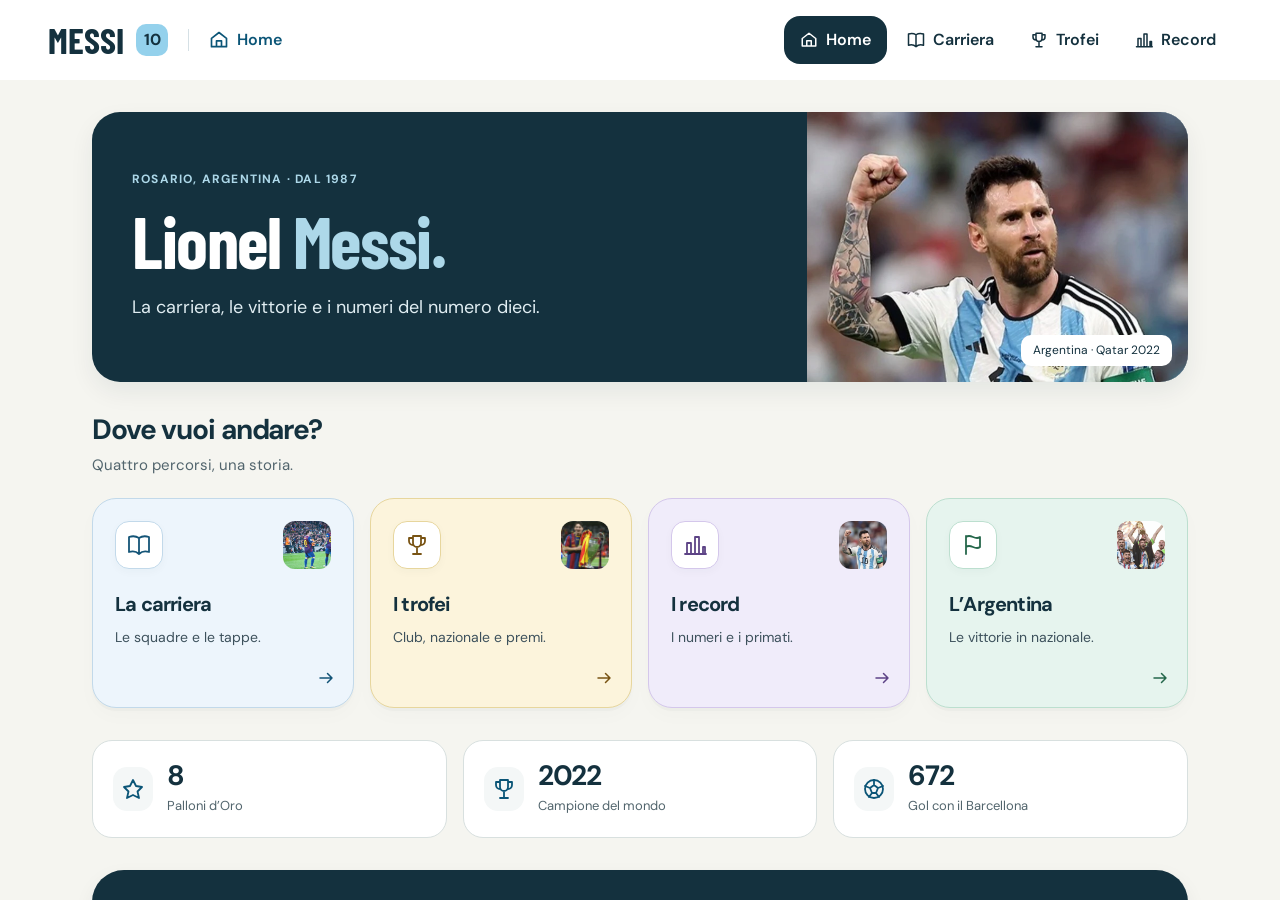
==== commit e311b4f8: "Finalize verified icon hierarchy compact spacing and page composition" ====
--- a/index.html
+++ b/index.html
@@ -18,14 +18,14 @@
 <meta content="https://raw.githubusercontent.com/fill5455/Messi/main/assets/images/messi-portrait.webp" property="og:image"/>
 <meta content="summary_large_image" name="twitter:card"/>
 <link as="font" crossorigin="" href="assets/fonts/dm-sans-variable.woff2" rel="preload" type="font/woff2"/>
-<link href="assets/css/rebuilt.css?v=bfea36b75c" rel="stylesheet">
+<link href="assets/css/rebuilt.css?v=626dba5897" rel="stylesheet">
 </head>
 <body>
 <div class="ios-surface">
 <a class="skip" href="#contenuto">Salta al contenuto</a>
 <header class="app-header"><a aria-label="Messi, homepage" class="brand" href="index.html" translate="no">MESSI<span>10</span></a><span class="current-page"><svg aria-hidden="true" viewBox="0 0 24 24"><path d="m3 10 9-7 9 7v10H3zM9 20v-7h6v7"></path></svg><span>Home</span></span></header>
 <div aria-label="Contenuto della pagina" class="screen-scroll" tabindex="0">
-<main id="contenuto" class="rebuilt-page" data-page="home" aria-labelledby="page-title" tabindex="-1"><section class="r-home-hero compact-opening" aria-labelledby="page-title"><div class="r-home-copy"><p class="r-kicker">Rosario, Argentina · Dal 1987</p><h1 id="page-title">Lionel<br><span>Messi.</span></h1><p class="r-lead">La carriera, le vittorie e i numeri del numero dieci.</p><p class="r-home-note">Da Rosario al tetto del mondo.</p></div><figure><img src="assets/images/messi-portrait.webp" alt="Lionel Messi con la maglia dell’Argentina a Qatar 2022" width="720" height="744" decoding="async" fetchpriority="high"><figcaption>Argentina · Qatar 2022</figcaption></figure></section><section class="r-routes" aria-labelledby="routes-heading"><div class="r-section-head"><h2 id="routes-heading">Dove vuoi andare?</h2><p>Quattro percorsi, una storia.</p></div><div class="r-route-grid"><a class="r-route" href="carriera.html" data-tone="blue"><div class="r-route-photo"><img src="assets/images/barcelona-2011.webp" alt="Messi festeggia con Abidal e Dani Alves al Camp Nou" width="720" height="480" decoding="async" loading="lazy"></div><div class="r-route-copy"><span class="ui-cue" aria-hidden="true"><svg viewbox="0 0 24 24"><path d="M12 5v16M12 5C9 3 5 3 2 4v15c3-1 7-1 10 2 3-3 7-3 10-2V4c-3-1-7-1-10 1Z"></path></svg></span><h3>La carriera</h3><p>Le squadre e le tappe.</p></div><svg aria-hidden="true" viewbox="0 0 24 24" class="r-route-arrow"><path d="M4 12h16m-6-6 6 6-6 6"></path></svg></a><a class="r-route" href="trofei.html" data-tone="gold"><div class="r-route-photo"><img src="assets/images/champions-selected.webp" alt="Messi con la Champions League del 2011" width="720" height="480" decoding="async" loading="lazy"></div><div class="r-route-copy"><span class="ui-cue" aria-hidden="true"><svg viewbox="0 0 24 24"><path d="M8 3h8v7a4 4 0 0 1-8 0V3ZM8 5H4v3a4 4 0 0 0 4 4m8-7h4v3a4 4 0 0 1-4 4M12 14v6m-4 1h8"></path></svg></span><h3>I trofei</h3><p>Club, nazionale e premi.</p></div><svg aria-hidden="true" viewbox="0 0 24 24" class="r-route-arrow"><path d="M4 12h16m-6-6 6 6-6 6"></path></svg></a><a class="r-route" href="record.html" data-tone="violet"><div class="r-route-photo"><img src="assets/images/messi-portrait.webp" alt="Lionel Messi con la maglia dell’Argentina" width="720" height="480" decoding="async" loading="lazy"></div><div class="r-route-copy"><span class="ui-cue" aria-hidden="true"><svg viewbox="0 0 24 24"><path d="M4 20V10h4v10m4 0V4h4v16m4 0v-6h2v6M2 21h21"></path></svg></span><h3>I record</h3><p>I numeri e i primati.</p></div><svg aria-hidden="true" viewbox="0 0 24 24" class="r-route-arrow"><path d="M4 12h16m-6-6 6 6-6 6"></path></svg></a><a class="r-route" href="argentina.html" data-tone="mint"><div class="r-route-photo"><img src="assets/images/worldcup-selected.webp" alt="Messi con la Coppa del Mondo" width="1365" height="2048" loading="lazy" decoding="async"></div><div class="r-route-copy"><span class="ui-cue" aria-hidden="true"><svg viewbox="0 0 24 24"><path d="M5 21V3m0 1c5-4 9 4 14 0v10c-5 4-9-4-14 0"></path></svg></span><h3>L’Argentina</h3><p>Le vittorie in nazionale.</p></div><svg class="r-route-arrow" aria-hidden="true" viewbox="0 0 24 24"><path d="M4 12h16m-6-6 6 6-6 6"></path></svg></a></div></section><section class="r-home-numbers" aria-label="Tre traguardi"><dl><div><span class="ui-cue" aria-hidden="true"><svg viewbox="0 0 24 24"><path d="m12 3 3 6 6 1-4.5 4.5L18 21l-6-3-6 3 1.5-6.5L3 10l6-1 3-6Z"></path></svg></span><dt>Palloni d’Oro</dt><dd>8</dd></div><div><span class="ui-cue" aria-hidden="true"><svg viewbox="0 0 24 24"><path d="M8 3h8v7a4 4 0 0 1-8 0V3ZM8 5H4v3a4 4 0 0 0 4 4m8-7h4v3a4 4 0 0 1-4 4M12 14v6m-4 1h8"></path></svg></span><dt>Campione del mondo</dt><dd>2022</dd></div><div><span class="ui-cue" aria-hidden="true"><svg viewbox="0 0 24 24"><circle cx="12" cy="12" r="9"></circle><path d="m12 8 4 3-2 5h-4l-2-5 4-3ZM12 8V3m4 8 5-2m-7 7 3 4m-7-4-3 4m1-9L3 9"></path></svg></span><dt>Gol con il Barcellona</dt><dd>672</dd></div></dl></section><section class="r-national-feature" aria-labelledby="national-feature-heading"><figure><img src="assets/images/worldcup-selected.webp" alt="Messi alza la Coppa del Mondo a Lusail nel 2022" width="1365" height="2048" decoding="async" loading="lazy"></figure><div><span class="ui-cue" aria-hidden="true"><svg viewbox="0 0 24 24"><path d="M5 21V3m0 1c5-4 9 4 14 0v10c-5 4-9-4-14 0"></path></svg></span><p class="r-kicker">La nazionale</p><h2 id="national-feature-heading">Il sogno diventa una coppa.</h2><p>Due gol nella finale, il 3–3 contro la Francia e la vittoria ai rigori. A Lusail, Messi porta l’Argentina sul tetto del mondo.</p><a class="r-button" href="argentina.html#lusail">Il Mondiale con l’Argentina<svg aria-hidden="true" viewbox="0 0 24 24"><path d="M4 12h16m-6-6 6 6-6 6"></path></svg></a></div></section></main>
+<main id="contenuto" class="rebuilt-page" data-page="home" aria-labelledby="page-title" tabindex="-1"><section class="r-home-hero compact-opening" aria-labelledby="page-title"><div class="r-home-copy"><p class="r-kicker">Rosario, Argentina · Dal 1987</p><h1 id="page-title">Lionel<br> <span>Messi.</span></h1><p class="r-lead">La carriera, le vittorie e i numeri del numero dieci.</p><p class="r-home-note">Da Rosario al tetto del mondo.</p></div><figure><img src="assets/images/messi-portrait.webp" alt="Lionel Messi con la maglia dell’Argentina a Qatar 2022" width="720" height="744" decoding="async" fetchpriority="high"><figcaption>Argentina · Qatar 2022</figcaption></figure></section><section class="r-routes" aria-labelledby="routes-heading"><div class="r-section-head"><h2 id="routes-heading">Dove vuoi andare?</h2><p>Quattro percorsi, una storia.</p></div><div class="r-route-grid"><a class="r-route" href="carriera.html" data-tone="blue"><div class="r-route-photo"><img src="assets/images/barcelona-2011.webp" alt="Messi festeggia con Abidal e Dani Alves al Camp Nou" width="720" height="480" decoding="async" loading="lazy"></div><div class="r-route-copy"><span class="ui-cue" aria-hidden="true"><svg viewbox="0 0 24 24"><path d="M12 5v16M12 5C9 3 5 3 2 4v15c3-1 7-1 10 2 3-3 7-3 10-2V4c-3-1-7-1-10 1Z"></path></svg></span><h3>La carriera</h3><p>Le squadre e le tappe.</p></div><svg aria-hidden="true" viewbox="0 0 24 24" class="r-route-arrow"><path d="M4 12h16m-6-6 6 6-6 6"></path></svg></a><a class="r-route" href="trofei.html" data-tone="gold"><div class="r-route-photo"><img src="assets/images/champions-selected.webp" alt="Messi con la Champions League del 2011" width="720" height="480" decoding="async" loading="lazy"></div><div class="r-route-copy"><span class="ui-cue" aria-hidden="true"><svg viewbox="0 0 24 24"><path d="M8 3h8v7a4 4 0 0 1-8 0V3ZM8 5H4v3a4 4 0 0 0 4 4m8-7h4v3a4 4 0 0 1-4 4M12 14v6m-4 1h8"></path></svg></span><h3>I trofei</h3><p>Club, nazionale e premi.</p></div><svg aria-hidden="true" viewbox="0 0 24 24" class="r-route-arrow"><path d="M4 12h16m-6-6 6 6-6 6"></path></svg></a><a class="r-route" href="record.html" data-tone="violet"><div class="r-route-photo"><img src="assets/images/messi-portrait.webp" alt="Lionel Messi con la maglia dell’Argentina" width="720" height="480" decoding="async" loading="lazy"></div><div class="r-route-copy"><span class="ui-cue" aria-hidden="true"><svg viewbox="0 0 24 24"><path d="M4 20V10h4v10m4 0V4h4v16m4 0v-6h2v6M2 21h21"></path></svg></span><h3>I record</h3><p>I numeri e i primati.</p></div><svg aria-hidden="true" viewbox="0 0 24 24" class="r-route-arrow"><path d="M4 12h16m-6-6 6 6-6 6"></path></svg></a><a class="r-route" href="argentina.html" data-tone="mint"><div class="r-route-photo"><img src="assets/images/worldcup-selected.webp" alt="Messi con la Coppa del Mondo" width="1365" height="2048" loading="lazy" decoding="async"></div><div class="r-route-copy"><span class="ui-cue" aria-hidden="true"><svg viewbox="0 0 24 24"><path d="M5 21V3m0 1c5-4 9 4 14 0v10c-5 4-9-4-14 0"></path></svg></span><h3>L’Argentina</h3><p>Le vittorie in nazionale.</p></div><svg class="r-route-arrow" aria-hidden="true" viewbox="0 0 24 24"><path d="M4 12h16m-6-6 6 6-6 6"></path></svg></a></div></section><section class="r-home-numbers" aria-label="Tre traguardi"><dl><div><span class="ui-cue" aria-hidden="true"><svg viewbox="0 0 24 24"><path d="m12 3 3 6 6 1-4.5 4.5L18 21l-6-3-6 3 1.5-6.5L3 10l6-1 3-6Z"></path></svg></span><dt>Palloni d’Oro</dt><dd>8</dd></div><div><span class="ui-cue" aria-hidden="true"><svg viewbox="0 0 24 24"><path d="M8 3h8v7a4 4 0 0 1-8 0V3ZM8 5H4v3a4 4 0 0 0 4 4m8-7h4v3a4 4 0 0 1-4 4M12 14v6m-4 1h8"></path></svg></span><dt>Campione del mondo</dt><dd>2022</dd></div><div><span class="ui-cue" aria-hidden="true"><svg viewbox="0 0 24 24"><circle cx="12" cy="12" r="9"></circle><path d="m12 8 4 3-2 5h-4l-2-5 4-3ZM12 8V3m4 8 5-2m-7 7 3 4m-7-4-3 4m1-9L3 9"></path></svg></span><dt>Gol con il Barcellona</dt><dd>672</dd></div></dl></section><section class="r-national-feature" aria-labelledby="national-feature-heading"><figure><img src="assets/images/worldcup-selected.webp" alt="Messi alza la Coppa del Mondo a Lusail nel 2022" width="1365" height="2048" decoding="async" loading="lazy"></figure><div><span class="ui-cue" aria-hidden="true"><svg viewbox="0 0 24 24"><path d="M5 21V3m0 1c5-4 9 4 14 0v10c-5 4-9-4-14 0"></path></svg></span><p class="r-kicker">La nazionale</p><h2 id="national-feature-heading">Il sogno diventa una coppa.</h2><p>Due gol nella finale, il 3–3 contro la Francia e la vittoria ai rigori. A Lusail, Messi porta l’Argentina sul tetto del mondo.</p><a class="r-button" href="argentina.html#lusail">Il Mondiale con l’Argentina<svg aria-hidden="true" viewbox="0 0 24 24"><path d="M4 12h16m-6-6 6 6-6 6"></path></svg></a></div></section></main>
 <footer class="app-footer"><div class="footer-top"><a aria-label="Messi, homepage" class="footer-brand" href="index.html">MESSI<span>10</span></a><p>La storia, le vittorie e i numeri.<br/>Un progetto indipendente dedicato a Lionel Messi.</p></div><nav aria-label="Altri percorsi"><a href="index.html">Home</a><a href="carriera.html">Carriera</a><a href="trofei.html">Trofei</a><a href="record.html">Record</a><a href="argentina.html">Argentina</a><a href="credits.html">Fonti e crediti</a></nav></footer>
 </div>
 <nav aria-label="Navigazione principale" class="ios-tabbar"><a aria-current="page" class="nav-link" data-href="index.html" href="index.html"><svg aria-hidden="true" viewBox="0 0 24 24"><path d="m3 10 9-7 9 7v10H3zM9 20v-7h6v7"></path></svg><span>Home</span></a><a class="nav-link" data-href="carriera.html" href="carriera.html"><svg aria-hidden="true" viewBox="0 0 24 24"><path d="M12 5v16M12 5C9 3 5 3 2 4v15c3-1 7-1 10 2 3-3 7-3 10-2V4c-3-1-7-1-10 1Z"></path></svg><span>Carriera</span></a><a class="nav-link" data-href="trofei.html" href="trofei.html"><svg aria-hidden="true" viewBox="0 0 24 24"><path d="M8 3h8v7a4 4 0 0 1-8 0V3ZM8 5H4v3a4 4 0 0 0 4 4m8-7h4v3a4 4 0 0 1-4 4M12 14v6m-4 1h8"></path></svg><span>Trofei</span></a><a class="nav-link" data-href="record.html" href="record.html"><svg aria-hidden="true" viewBox="0 0 24 24"><path d="M4 20V10h4v10m4 0V4h4v16m4 0v-6h2v6M2 21h21"></path></svg><span>Record</span></a></nav>
--- a/assets/css/rebuilt.css
+++ b/assets/css/rebuilt.css
@@ -279,7 +279,7 @@
 .r-next .ui-cue{margin-bottom:16px;background:white}
 .r-section-nav{border:0;gap:10px;padding:0 0 24px}
 .r-section-nav a{gap:12px;border-color:#cfdee4;border-radius:16px;box-shadow:0 3px 8px #14313e05;min-height:52px}
-.r-section-nav a>svg{margin-left:4px}
+.r-section-nav a>svg{margin-left:auto}
 .r-award-section{padding-top:24px}
 .r-award-section>.r-section-head{display:grid;grid-template-columns:44px minmax(0,1fr);gap:6px 14px;margin-bottom:20px}
 .r-award-section>.r-section-head>.ui-cue{grid-column:1;grid-row:1/3;align-self:start;margin-top:2px}
@@ -360,7 +360,7 @@
  .r-section-nav a{padding:10px 12px;font-size:.8125rem;gap:8px;flex:1 1 auto}
  .r-section-nav .ui-inline-cue{width:20px;height:24px}
  .r-section-nav .ui-inline-cue svg{width:18px;height:18px}
- .r-section-nav a>svg{width:14px;height:14px;margin-left:0}
+ .r-section-nav a>svg{width:14px;height:14px;margin-left:auto}
  .r-award-section{padding-top:20px}
  .r-award-section>.r-section-head{grid-template-columns:36px minmax(0,1fr);gap:6px 12px;margin-bottom:16px}
  .r-award-section>.r-section-head .ui-cue{width:36px;height:40px;border-radius:12px}
@@ -382,3 +382,8 @@
  .r-editions summary{font-size:.6875rem}
 }
 @media(prefers-reduced-motion:reduce){.ui-cue,.r-stop,.r-award-card{transition:none}}
+
+.rebuilt-page[data-page=trofei] .ui-page-cue{background:#fcf4dc;color:#795414;border:1px solid #e7d69d}
+.r-award-section:has(#national-trophies)>.r-section-head>.ui-cue{background:#e6f4ee;color:#25674b}
+.r-award-section:has(#individual-awards)>.r-section-head>.ui-cue{background:#f0ecfa;color:#5d4386}
+@media(prefers-reduced-motion:no-preference){.r-route:active,.team-shortcut:active{transform:translateY(1px)}}
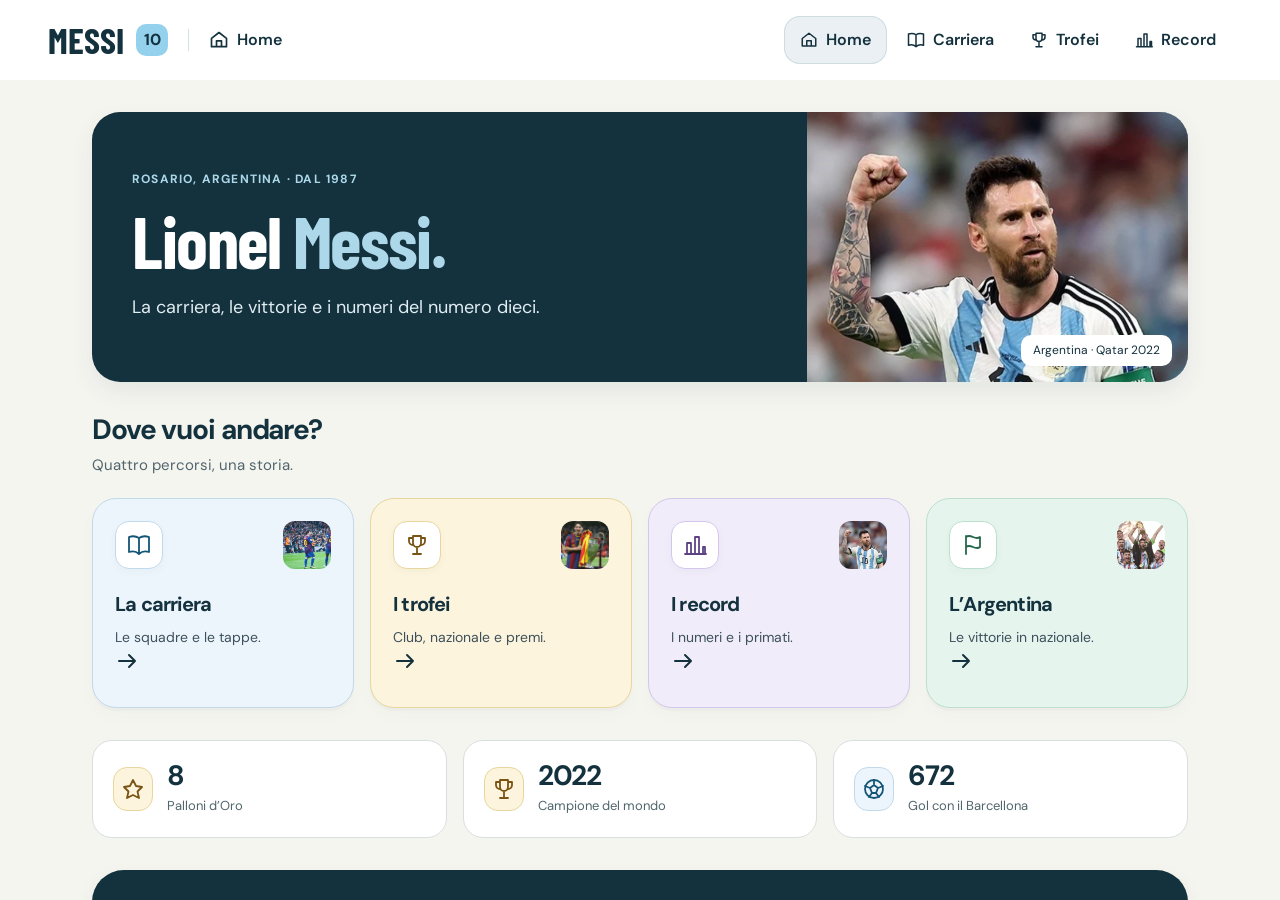
==== commit 5bcc1337: "Unify app identity and add contextual shared-card expansion and route transitions" ====
--- a/index.html
+++ b/index.html
@@ -1,36 +1,35 @@
 <!DOCTYPE html>
-
 <html lang="it">
 <head>
-<meta charset="utf-8"/>
-<meta content="width=device-width,initial-scale=1,viewport-fit=cover" name="viewport"/>
-<meta content="#f7f7f2" name="theme-color"/>
+<meta charset="utf-8">
+<meta content="width=device-width,initial-scale=1,viewport-fit=cover" name="viewport">
+<meta content="#f7f7f2" name="theme-color">
 <title>Messi — Carriera, trofei e record</title>
-<meta content="La storia di Lionel Messi in tre sezioni semplici: carriera, trofei e record." name="description"/>
-<link href="assets/favicon.svg" rel="icon" type="image/svg+xml"/>
-<link href="assets/css/site.css?v=c7293d06be" rel="stylesheet"/>
-<script src="assets/js/app.mjs?v=7fb3a4fa2a" type="module"></script>
-<link as="font" crossorigin="" href="assets/fonts/barlow-condensed-700.woff2" rel="preload" type="font/woff2"/>
-<meta content="website" property="og:type"/>
-<meta content="it_IT" property="og:locale"/>
-<meta content="Messi — Carriera, trofei e record" property="og:title"/>
-<meta content="La storia di Lionel Messi in tre sezioni semplici: carriera, trofei e record." property="og:description"/>
-<meta content="https://raw.githubusercontent.com/fill5455/Messi/main/assets/images/messi-portrait.webp" property="og:image"/>
-<meta content="summary_large_image" name="twitter:card"/>
-<link as="font" crossorigin="" href="assets/fonts/dm-sans-variable.woff2" rel="preload" type="font/woff2"/>
+<meta content="La storia di Lionel Messi in tre sezioni semplici: carriera, trofei e record." name="description">
+<link href="assets/favicon.svg" rel="icon" type="image/svg+xml">
+<link href="assets/css/site.css?v=c7293d06be" rel="stylesheet">
+<script src="assets/js/app.mjs?v=48a165b699" type="module"></script>
+<link as="font" crossorigin="" href="assets/fonts/barlow-condensed-700.woff2" rel="preload" type="font/woff2">
+<meta content="website" property="og:type">
+<meta content="it_IT" property="og:locale">
+<meta content="Messi — Carriera, trofei e record" property="og:title">
+<meta content="La storia di Lionel Messi in tre sezioni semplici: carriera, trofei e record." property="og:description">
+<meta content="https://raw.githubusercontent.com/fill5455/Messi/main/assets/images/messi-portrait.webp" property="og:image">
+<meta content="summary_large_image" name="twitter:card">
+<link as="font" crossorigin="" href="assets/fonts/dm-sans-variable.woff2" rel="preload" type="font/woff2">
 <link href="assets/css/rebuilt.css?v=626dba5897" rel="stylesheet">
-</head>
+<link href="assets/css/identity.css?v=439fe9b863" rel="stylesheet"></head>
 <body>
 <div class="ios-surface">
 <a class="skip" href="#contenuto">Salta al contenuto</a>
-<header class="app-header"><a aria-label="Messi, homepage" class="brand" href="index.html" translate="no">MESSI<span>10</span></a><span class="current-page"><svg aria-hidden="true" viewBox="0 0 24 24"><path d="m3 10 9-7 9 7v10H3zM9 20v-7h6v7"></path></svg><span>Home</span></span></header>
+<header class="app-header"><a aria-label="Messi, homepage" class="brand" href="index.html" translate="no" data-topic="home">MESSI<span>10</span></a><span class="current-page" data-topic="home"><svg aria-hidden="true" focusable="false" viewbox="0 0 24 24" data-icon="home"><use href="assets/icons.svg#home"></use></svg><span>Home</span></span></header>
 <div aria-label="Contenuto della pagina" class="screen-scroll" tabindex="0">
-<main id="contenuto" class="rebuilt-page" data-page="home" aria-labelledby="page-title" tabindex="-1"><section class="r-home-hero compact-opening" aria-labelledby="page-title"><div class="r-home-copy"><p class="r-kicker">Rosario, Argentina · Dal 1987</p><h1 id="page-title">Lionel<br> <span>Messi.</span></h1><p class="r-lead">La carriera, le vittorie e i numeri del numero dieci.</p><p class="r-home-note">Da Rosario al tetto del mondo.</p></div><figure><img src="assets/images/messi-portrait.webp" alt="Lionel Messi con la maglia dell’Argentina a Qatar 2022" width="720" height="744" decoding="async" fetchpriority="high"><figcaption>Argentina · Qatar 2022</figcaption></figure></section><section class="r-routes" aria-labelledby="routes-heading"><div class="r-section-head"><h2 id="routes-heading">Dove vuoi andare?</h2><p>Quattro percorsi, una storia.</p></div><div class="r-route-grid"><a class="r-route" href="carriera.html" data-tone="blue"><div class="r-route-photo"><img src="assets/images/barcelona-2011.webp" alt="Messi festeggia con Abidal e Dani Alves al Camp Nou" width="720" height="480" decoding="async" loading="lazy"></div><div class="r-route-copy"><span class="ui-cue" aria-hidden="true"><svg viewbox="0 0 24 24"><path d="M12 5v16M12 5C9 3 5 3 2 4v15c3-1 7-1 10 2 3-3 7-3 10-2V4c-3-1-7-1-10 1Z"></path></svg></span><h3>La carriera</h3><p>Le squadre e le tappe.</p></div><svg aria-hidden="true" viewbox="0 0 24 24" class="r-route-arrow"><path d="M4 12h16m-6-6 6 6-6 6"></path></svg></a><a class="r-route" href="trofei.html" data-tone="gold"><div class="r-route-photo"><img src="assets/images/champions-selected.webp" alt="Messi con la Champions League del 2011" width="720" height="480" decoding="async" loading="lazy"></div><div class="r-route-copy"><span class="ui-cue" aria-hidden="true"><svg viewbox="0 0 24 24"><path d="M8 3h8v7a4 4 0 0 1-8 0V3ZM8 5H4v3a4 4 0 0 0 4 4m8-7h4v3a4 4 0 0 1-4 4M12 14v6m-4 1h8"></path></svg></span><h3>I trofei</h3><p>Club, nazionale e premi.</p></div><svg aria-hidden="true" viewbox="0 0 24 24" class="r-route-arrow"><path d="M4 12h16m-6-6 6 6-6 6"></path></svg></a><a class="r-route" href="record.html" data-tone="violet"><div class="r-route-photo"><img src="assets/images/messi-portrait.webp" alt="Lionel Messi con la maglia dell’Argentina" width="720" height="480" decoding="async" loading="lazy"></div><div class="r-route-copy"><span class="ui-cue" aria-hidden="true"><svg viewbox="0 0 24 24"><path d="M4 20V10h4v10m4 0V4h4v16m4 0v-6h2v6M2 21h21"></path></svg></span><h3>I record</h3><p>I numeri e i primati.</p></div><svg aria-hidden="true" viewbox="0 0 24 24" class="r-route-arrow"><path d="M4 12h16m-6-6 6 6-6 6"></path></svg></a><a class="r-route" href="argentina.html" data-tone="mint"><div class="r-route-photo"><img src="assets/images/worldcup-selected.webp" alt="Messi con la Coppa del Mondo" width="1365" height="2048" loading="lazy" decoding="async"></div><div class="r-route-copy"><span class="ui-cue" aria-hidden="true"><svg viewbox="0 0 24 24"><path d="M5 21V3m0 1c5-4 9 4 14 0v10c-5 4-9-4-14 0"></path></svg></span><h3>L’Argentina</h3><p>Le vittorie in nazionale.</p></div><svg class="r-route-arrow" aria-hidden="true" viewbox="0 0 24 24"><path d="M4 12h16m-6-6 6 6-6 6"></path></svg></a></div></section><section class="r-home-numbers" aria-label="Tre traguardi"><dl><div><span class="ui-cue" aria-hidden="true"><svg viewbox="0 0 24 24"><path d="m12 3 3 6 6 1-4.5 4.5L18 21l-6-3-6 3 1.5-6.5L3 10l6-1 3-6Z"></path></svg></span><dt>Palloni d’Oro</dt><dd>8</dd></div><div><span class="ui-cue" aria-hidden="true"><svg viewbox="0 0 24 24"><path d="M8 3h8v7a4 4 0 0 1-8 0V3ZM8 5H4v3a4 4 0 0 0 4 4m8-7h4v3a4 4 0 0 1-4 4M12 14v6m-4 1h8"></path></svg></span><dt>Campione del mondo</dt><dd>2022</dd></div><div><span class="ui-cue" aria-hidden="true"><svg viewbox="0 0 24 24"><circle cx="12" cy="12" r="9"></circle><path d="m12 8 4 3-2 5h-4l-2-5 4-3ZM12 8V3m4 8 5-2m-7 7 3 4m-7-4-3 4m1-9L3 9"></path></svg></span><dt>Gol con il Barcellona</dt><dd>672</dd></div></dl></section><section class="r-national-feature" aria-labelledby="national-feature-heading"><figure><img src="assets/images/worldcup-selected.webp" alt="Messi alza la Coppa del Mondo a Lusail nel 2022" width="1365" height="2048" decoding="async" loading="lazy"></figure><div><span class="ui-cue" aria-hidden="true"><svg viewbox="0 0 24 24"><path d="M5 21V3m0 1c5-4 9 4 14 0v10c-5 4-9-4-14 0"></path></svg></span><p class="r-kicker">La nazionale</p><h2 id="national-feature-heading">Il sogno diventa una coppa.</h2><p>Due gol nella finale, il 3–3 contro la Francia e la vittoria ai rigori. A Lusail, Messi porta l’Argentina sul tetto del mondo.</p><a class="r-button" href="argentina.html#lusail">Il Mondiale con l’Argentina<svg aria-hidden="true" viewbox="0 0 24 24"><path d="M4 12h16m-6-6 6 6-6 6"></path></svg></a></div></section></main>
-<footer class="app-footer"><div class="footer-top"><a aria-label="Messi, homepage" class="footer-brand" href="index.html">MESSI<span>10</span></a><p>La storia, le vittorie e i numeri.<br/>Un progetto indipendente dedicato a Lionel Messi.</p></div><nav aria-label="Altri percorsi"><a href="index.html">Home</a><a href="carriera.html">Carriera</a><a href="trofei.html">Trofei</a><a href="record.html">Record</a><a href="argentina.html">Argentina</a><a href="credits.html">Fonti e crediti</a></nav></footer>
+<main id="contenuto" class="rebuilt-page" data-page="home" aria-labelledby="page-title" tabindex="-1" data-topic="home"><section class="r-home-hero compact-opening" aria-labelledby="page-title"><div class="r-home-copy"><p class="r-kicker">Rosario, Argentina · Dal 1987</p><h1 id="page-title">Lionel<br> <span>Messi.</span></h1><p class="r-lead">La carriera, le vittorie e i numeri del numero dieci.</p><p class="r-home-note">Da Rosario al tetto del mondo.</p></div><figure><img src="assets/images/messi-portrait.webp" alt="Lionel Messi con la maglia dell’Argentina a Qatar 2022" width="720" height="744" decoding="async" fetchpriority="high"><figcaption>Argentina · Qatar 2022</figcaption></figure></section><section class="r-routes" aria-labelledby="routes-heading"><div class="r-section-head"><h2 id="routes-heading">Dove vuoi andare?</h2><p>Quattro percorsi, una storia.</p></div><div class="r-route-grid"><a class="r-route" href="carriera.html" data-tone="blue" data-topic="career"><div class="r-route-photo"><img src="assets/images/barcelona-2011.webp" alt="Messi festeggia con Abidal e Dani Alves al Camp Nou" width="720" height="480" decoding="async" loading="lazy"></div><div class="r-route-copy"><span class="ui-cue" aria-hidden="true" data-topic="career"><svg aria-hidden="true" focusable="false" viewbox="0 0 24 24" data-icon="book"><use href="assets/icons.svg#book"></use></svg></span><h3>La carriera</h3><p>Le squadre e le tappe.</p></div><svg aria-hidden="true" focusable="false" viewbox="0 0 24 24" data-icon="arrow"><use href="assets/icons.svg#arrow"></use></svg></a><a class="r-route" href="trofei.html" data-tone="gold" data-topic="trophies"><div class="r-route-photo"><img src="assets/images/champions-selected.webp" alt="Messi con la Champions League del 2011" width="720" height="480" decoding="async" loading="lazy"></div><div class="r-route-copy"><span class="ui-cue" aria-hidden="true" data-topic="trophies"><svg aria-hidden="true" focusable="false" viewbox="0 0 24 24" data-icon="cup"><use href="assets/icons.svg#cup"></use></svg></span><h3>I trofei</h3><p>Club, nazionale e premi.</p></div><svg aria-hidden="true" focusable="false" viewbox="0 0 24 24" data-icon="arrow"><use href="assets/icons.svg#arrow"></use></svg></a><a class="r-route" href="record.html" data-tone="violet" data-topic="records"><div class="r-route-photo"><img src="assets/images/messi-portrait.webp" alt="Lionel Messi con la maglia dell’Argentina" width="720" height="480" decoding="async" loading="lazy"></div><div class="r-route-copy"><span class="ui-cue" aria-hidden="true" data-topic="records"><svg aria-hidden="true" focusable="false" viewbox="0 0 24 24" data-icon="chart"><use href="assets/icons.svg#chart"></use></svg></span><h3>I record</h3><p>I numeri e i primati.</p></div><svg aria-hidden="true" focusable="false" viewbox="0 0 24 24" data-icon="arrow"><use href="assets/icons.svg#arrow"></use></svg></a><a class="r-route" href="argentina.html" data-tone="mint" data-topic="national"><div class="r-route-photo"><img src="assets/images/worldcup-selected.webp" alt="Messi con la Coppa del Mondo" width="1365" height="2048" loading="lazy" decoding="async"></div><div class="r-route-copy"><span class="ui-cue" aria-hidden="true" data-topic="national"><svg aria-hidden="true" focusable="false" viewbox="0 0 24 24" data-icon="flag"><use href="assets/icons.svg#flag"></use></svg></span><h3>L’Argentina</h3><p>Le vittorie in nazionale.</p></div><svg aria-hidden="true" focusable="false" viewbox="0 0 24 24" data-icon="arrow"><use href="assets/icons.svg#arrow"></use></svg></a></div></section><section class="r-home-numbers" aria-label="Tre traguardi"><dl><div><span class="ui-cue" aria-hidden="true" data-topic="trophies"><svg aria-hidden="true" focusable="false" viewbox="0 0 24 24" data-icon="star"><use href="assets/icons.svg#star"></use></svg></span><dt>Palloni d’Oro</dt><dd>8</dd></div><div><span class="ui-cue" aria-hidden="true" data-topic="trophies"><svg aria-hidden="true" focusable="false" viewbox="0 0 24 24" data-icon="cup"><use href="assets/icons.svg#cup"></use></svg></span><dt>Campione del mondo</dt><dd>2022</dd></div><div><span class="ui-cue" aria-hidden="true" data-topic="career"><svg aria-hidden="true" focusable="false" viewbox="0 0 24 24" data-icon="ball"><use href="assets/icons.svg#ball"></use></svg></span><dt>Gol con il Barcellona</dt><dd>672</dd></div></dl></section><section class="r-national-feature" aria-labelledby="national-feature-heading"><figure><img src="assets/images/worldcup-selected.webp" alt="Messi alza la Coppa del Mondo a Lusail nel 2022" width="1365" height="2048" decoding="async" loading="lazy"></figure><div><span class="ui-cue" aria-hidden="true" data-topic="national"><svg aria-hidden="true" focusable="false" viewbox="0 0 24 24" data-icon="flag"><use href="assets/icons.svg#flag"></use></svg></span><p class="r-kicker">La nazionale</p><h2 id="national-feature-heading">Il sogno diventa una coppa.</h2><p>Due gol nella finale, il 3–3 contro la Francia e la vittoria ai rigori. A Lusail, Messi porta l’Argentina sul tetto del mondo.</p><a class="r-button" href="argentina.html#lusail" data-topic="national">Il Mondiale con l’Argentina<svg aria-hidden="true" focusable="false" viewbox="0 0 24 24" data-icon="arrow"><use href="assets/icons.svg#arrow"></use></svg></a></div></section></main>
+<footer class="app-footer"><div class="footer-top"><a aria-label="Messi, homepage" class="footer-brand" href="index.html" data-topic="home">MESSI<span>10</span></a><p>La storia, le vittorie e i numeri.<br>Un progetto indipendente dedicato a Lionel Messi.</p></div><nav aria-label="Altri percorsi"><a href="index.html" data-topic="home"><svg aria-hidden="true" focusable="false" viewbox="0 0 24 24" data-icon="home"><use href="assets/icons.svg#home"></use></svg>Home</a><a href="carriera.html" data-topic="career"><svg aria-hidden="true" focusable="false" viewbox="0 0 24 24" data-icon="book"><use href="assets/icons.svg#book"></use></svg>Carriera</a><a href="trofei.html" data-topic="trophies"><svg aria-hidden="true" focusable="false" viewbox="0 0 24 24" data-icon="cup"><use href="assets/icons.svg#cup"></use></svg>Trofei</a><a href="record.html" data-topic="records"><svg aria-hidden="true" focusable="false" viewbox="0 0 24 24" data-icon="chart"><use href="assets/icons.svg#chart"></use></svg>Record</a><a href="argentina.html" data-topic="national"><svg aria-hidden="true" focusable="false" viewbox="0 0 24 24" data-icon="flag"><use href="assets/icons.svg#flag"></use></svg>Argentina</a><a href="credits.html" data-topic="credits"><svg aria-hidden="true" focusable="false" viewbox="0 0 24 24" data-icon="info"><use href="assets/icons.svg#info"></use></svg>Fonti e crediti</a></nav></footer>
 </div>
-<nav aria-label="Navigazione principale" class="ios-tabbar"><a aria-current="page" class="nav-link" data-href="index.html" href="index.html"><svg aria-hidden="true" viewBox="0 0 24 24"><path d="m3 10 9-7 9 7v10H3zM9 20v-7h6v7"></path></svg><span>Home</span></a><a class="nav-link" data-href="carriera.html" href="carriera.html"><svg aria-hidden="true" viewBox="0 0 24 24"><path d="M12 5v16M12 5C9 3 5 3 2 4v15c3-1 7-1 10 2 3-3 7-3 10-2V4c-3-1-7-1-10 1Z"></path></svg><span>Carriera</span></a><a class="nav-link" data-href="trofei.html" href="trofei.html"><svg aria-hidden="true" viewBox="0 0 24 24"><path d="M8 3h8v7a4 4 0 0 1-8 0V3ZM8 5H4v3a4 4 0 0 0 4 4m8-7h4v3a4 4 0 0 1-4 4M12 14v6m-4 1h8"></path></svg><span>Trofei</span></a><a class="nav-link" data-href="record.html" href="record.html"><svg aria-hidden="true" viewBox="0 0 24 24"><path d="M4 20V10h4v10m4 0V4h4v16m4 0v-6h2v6M2 21h21"></path></svg><span>Record</span></a></nav>
+<nav aria-label="Navigazione principale" class="ios-tabbar"><a aria-current="page" class="nav-link" data-href="index.html" href="index.html" data-topic="home"><svg aria-hidden="true" focusable="false" viewbox="0 0 24 24" data-icon="home"><use href="assets/icons.svg#home"></use></svg><span>Home</span></a><a class="nav-link" data-href="carriera.html" href="carriera.html" data-topic="career"><svg aria-hidden="true" focusable="false" viewbox="0 0 24 24" data-icon="book"><use href="assets/icons.svg#book"></use></svg><span>Carriera</span></a><a class="nav-link" data-href="trofei.html" href="trofei.html" data-topic="trophies"><svg aria-hidden="true" focusable="false" viewbox="0 0 24 24" data-icon="cup"><use href="assets/icons.svg#cup"></use></svg><span>Trofei</span></a><a class="nav-link" data-href="record.html" href="record.html" data-topic="records"><svg aria-hidden="true" focusable="false" viewbox="0 0 24 24" data-icon="chart"><use href="assets/icons.svg#chart"></use></svg><span>Record</span></a></nav>
 <p aria-live="polite" class="navigation-status sr-only"></p>
 <div aria-live="polite" class="toast" role="status"></div>
 </div>
 </body>
-</html>
+</html>
--- a/assets/css/identity.css
+++ b/assets/css/identity.css
@@ -0,0 +1,75 @@
+/* App identity: a topic keeps the same symbol and semantic color in every view. */
+:root{
+ --brand-ink:#14313e;--brand-paper:#f5f5f0;--brand-white:#fff;
+ --career-ink:#135477;--career-soft:#edf5fc;--career-line:#c2d9ea;
+ --trophies-ink:#795414;--trophies-soft:#fcf4dc;--trophies-line:#e7d69d;
+ --records-ink:#5d4386;--records-soft:#f0ecfa;--records-line:#d4c7eb;
+ --national-ink:#25674b;--national-soft:#e6f4ee;--national-line:#bcdfcf;
+ --motion-press:120ms;--motion-reveal:340ms;--motion-card:420ms;--ease-soft:cubic-bezier(.22,1,.36,1);
+}
+[data-topic=career]{--topic-ink:var(--career-ink);--topic-soft:var(--career-soft);--topic-line:var(--career-line)}
+[data-topic=trophies]{--topic-ink:var(--trophies-ink);--topic-soft:var(--trophies-soft);--topic-line:var(--trophies-line)}
+[data-topic=records]{--topic-ink:var(--records-ink);--topic-soft:var(--records-soft);--topic-line:var(--records-line)}
+[data-topic=national]{--topic-ink:var(--national-ink);--topic-soft:var(--national-soft);--topic-line:var(--national-line)}
+[data-topic=home],[data-topic=credits]{--topic-ink:var(--brand-ink);--topic-soft:#eaf0f3;--topic-line:#cfdce2}
+.ui-cue[data-topic],.ui-page-cue[data-topic],.page-symbol[data-topic]{color:var(--topic-ink);background:var(--topic-soft);border:1px solid var(--topic-line)}
+.ui-inline-cue[data-topic],.ui-competition-cue[data-topic]{color:var(--topic-ink)}
+.r-route[data-topic]{--tile:var(--topic-soft);--tile-line:var(--topic-line);--tile-ink:var(--topic-ink)}
+.r-route-copy .ui-cue[data-topic]{color:var(--topic-ink);background:#fff;border-color:var(--topic-line)}
+.current-page[data-topic]{color:var(--topic-ink)}
+.nav-link[aria-current][data-topic]{background:var(--topic-soft);color:var(--topic-ink);box-shadow:inset 0 0 0 1px var(--topic-line)}
+.r-section-nav a[data-topic]{color:var(--topic-ink);background:var(--topic-soft);border-color:var(--topic-line)}
+.r-section-nav a[data-topic] .ui-inline-cue{color:inherit}
+.r-button[data-topic]{background:var(--topic-soft);color:var(--topic-ink);border:1px solid var(--topic-line)}
+.r-text-link[data-topic]{color:var(--topic-ink)}
+.app-footer nav a[data-topic]{display:inline-flex;align-items:center;gap:8px;color:var(--topic-ink)}
+.app-footer nav a>svg{width:18px;height:18px}
+.team-stage{display:grid;grid-template-columns:repeat(4,minmax(0,1fr));gap:16px;padding:0 0 28px;align-items:start}
+.team-card{min-width:0;background:#fff;border:1px solid #d0dfe4;border-radius:24px;box-shadow:0 4px 0 #14313e04,0 8px 24px #14313e06;overflow:clip;scroll-margin:16px}
+.team-card-summary{display:flex;flex-direction:column;align-items:flex-start;position:relative;gap:16px;min-height:200px;padding:24px;list-style:none;cursor:pointer;border-radius:23px;transition:background-color 160ms}
+.team-card-summary::-webkit-details-marker{display:none}
+.team-card-summary>img{width:44px;height:52px;object-fit:contain;padding:6px;box-sizing:content-box;background:#fff;border:1px solid #d8e0df;border-radius:14px}
+.team-card-summary>div{min-width:0;flex:1}
+.team-card-title{display:block;font:700 1.125rem/1.35 var(--font-body);letter-spacing:-.02em;margin-bottom:6px}
+.team-card-period{display:block;font-size:.8125rem;line-height:1.6;color:#4b626d}
+.team-card-toggle{position:absolute;top:24px;right:20px;display:grid;place-items:center;width:28px;height:28px;border-radius:50%;background:var(--career-soft);color:var(--career-ink)}
+.team-card-toggle svg{width:16px;height:16px;transition:transform 220ms var(--ease-soft)}
+.team-card[open] .team-card-toggle svg{transform:rotate(180deg)}
+.team-stage:has(>.team-card[open]){grid-template-columns:1fr}
+.team-stage:has(>.team-card[open])>.team-card:not([open]){display:none}
+.team-card[open]>.team-card-summary{flex-direction:row;align-items:center;min-height:104px;padding:24px 28px;gap:16px;background:var(--career-soft);border-bottom:1px solid var(--career-line);border-radius:23px 23px 0 0}
+.team-card[open] .team-card-toggle{position:static;flex-shrink:0;margin-left:auto;background:#fff}
+.team-card[open] .team-card-title{font-size:1.5rem}
+.team-card-body{padding:24px 28px 28px}
+.team-card-back{display:none;align-items:center;gap:8px;width:fit-content;min-height:44px;padding:10px 14px;background:#fff;border:1px solid #c9dde7;border-radius:12px;color:var(--career-ink);font-size:.875rem;font-weight:600;grid-column:1/-1;cursor:pointer}
+.team-card-back svg{width:16px;height:16px}
+html[data-card-motion=ready] .team-card-back{display:inline-flex}
+.team-card-summary:focus-visible{outline-offset:-5px}
+[data-card-transition]::view-transition{pointer-events:none}
+::view-transition-group(selected-team){animation-duration:var(--motion-card);animation-timing-function:var(--ease-soft);overflow:clip;border-radius:24px}
+::view-transition-old(selected-team){animation:card-snapshot-out 160ms ease-out both}
+::view-transition-new(selected-team){animation:card-snapshot-in 280ms 50ms var(--ease-soft) both;object-position:top}
+[data-card-transition]::view-transition-group(root){animation-duration:200ms;animation-timing-function:var(--ease-soft)}
+@keyframes card-snapshot-out{to{opacity:0}}
+@keyframes card-snapshot-in{from{opacity:0}to{opacity:1}}
+@media(max-width:799px){
+ .team-stage{grid-template-columns:repeat(2,minmax(0,1fr));gap:12px;padding-bottom:24px}
+ .team-card-summary{min-height:184px;padding:18px;gap:14px}
+ .team-card-summary>img{width:32px;height:40px;padding:5px;border-radius:12px}
+ .team-card-title{font-size:.9375rem;line-height:1.4}
+ .team-card-period{font-size:.75rem}
+ .team-card-toggle{top:18px;right:14px;width:24px;height:24px}
+ .team-card[open]>.team-card-summary{min-height:96px;padding:18px;gap:12px}
+ .team-card[open] .team-card-title{font-size:1.25rem}
+ .team-card-body{padding:20px}
+ .nav-link[aria-current][data-topic]{color:var(--topic-ink);background:var(--topic-soft)}
+}
+@media(hover:hover) and (pointer:fine){.team-card-summary:hover{background:var(--career-soft)}.team-card-back:hover{background:var(--career-soft)}}
+@media(prefers-reduced-motion:no-preference){.team-card-summary:active{background:var(--career-soft)}.r-route:active{transform:scale(.985)}}
+@media(prefers-reduced-motion:reduce){::view-transition-group(*),::view-transition-old(*),::view-transition-new(*){animation:none!important}.team-card-toggle svg,.team-card-summary{transition:none}.r-route:active{transform:none}}
+@media print{.team-stage{display:block}.team-card:not([open])>*:not(summary){display:block}.team-stage:has(>.team-card[open])>.team-card:not([open]){display:block}.team-card-back{display:none!important}}
+[data-route-transition]::view-transition{pointer-events:none}
+::view-transition-group(route-card){animation-duration:420ms;animation-timing-function:var(--ease-soft);border-radius:24px;overflow:clip}
+::view-transition-old(route-card){animation:card-snapshot-out 150ms ease-out both}
+::view-transition-new(route-card){animation:card-snapshot-in 280ms 50ms var(--ease-soft) both;object-position:top}
+[data-route-transition]::view-transition-group(root){animation-duration:180ms;animation-timing-function:var(--ease-soft)}
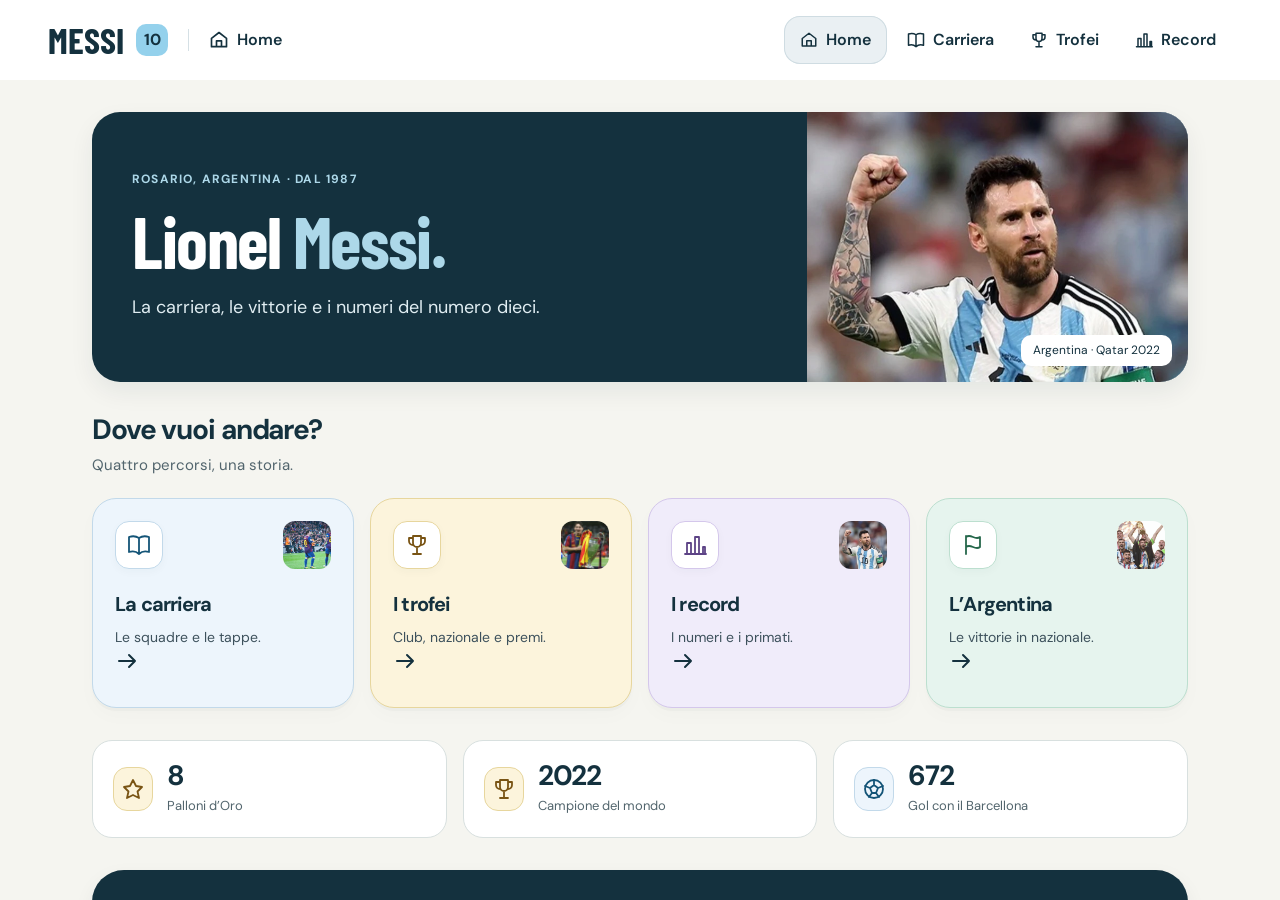
==== commit 0fc641f0: "Refine expansion return paths and preserve accessible identity navigation" ====
--- a/index.html
+++ b/index.html
@@ -8,7 +8,7 @@
 <meta content="La storia di Lionel Messi in tre sezioni semplici: carriera, trofei e record." name="description">
 <link href="assets/favicon.svg" rel="icon" type="image/svg+xml">
 <link href="assets/css/site.css?v=c7293d06be" rel="stylesheet">
-<script src="assets/js/app.mjs?v=48a165b699" type="module"></script>
+<script src="assets/js/app.mjs?v=878515ef38" type="module"></script>
 <link as="font" crossorigin="" href="assets/fonts/barlow-condensed-700.woff2" rel="preload" type="font/woff2">
 <meta content="website" property="og:type">
 <meta content="it_IT" property="og:locale">
@@ -18,14 +18,14 @@
 <meta content="summary_large_image" name="twitter:card">
 <link as="font" crossorigin="" href="assets/fonts/dm-sans-variable.woff2" rel="preload" type="font/woff2">
 <link href="assets/css/rebuilt.css?v=626dba5897" rel="stylesheet">
-<link href="assets/css/identity.css?v=439fe9b863" rel="stylesheet"></head>
+<link href="assets/css/identity.css?v=342b131b41" rel="stylesheet"></head>
 <body>
 <div class="ios-surface">
 <a class="skip" href="#contenuto">Salta al contenuto</a>
 <header class="app-header"><a aria-label="Messi, homepage" class="brand" href="index.html" translate="no" data-topic="home">MESSI<span>10</span></a><span class="current-page" data-topic="home"><svg aria-hidden="true" focusable="false" viewbox="0 0 24 24" data-icon="home"><use href="assets/icons.svg#home"></use></svg><span>Home</span></span></header>
 <div aria-label="Contenuto della pagina" class="screen-scroll" tabindex="0">
 <main id="contenuto" class="rebuilt-page" data-page="home" aria-labelledby="page-title" tabindex="-1" data-topic="home"><section class="r-home-hero compact-opening" aria-labelledby="page-title"><div class="r-home-copy"><p class="r-kicker">Rosario, Argentina · Dal 1987</p><h1 id="page-title">Lionel<br> <span>Messi.</span></h1><p class="r-lead">La carriera, le vittorie e i numeri del numero dieci.</p><p class="r-home-note">Da Rosario al tetto del mondo.</p></div><figure><img src="assets/images/messi-portrait.webp" alt="Lionel Messi con la maglia dell’Argentina a Qatar 2022" width="720" height="744" decoding="async" fetchpriority="high"><figcaption>Argentina · Qatar 2022</figcaption></figure></section><section class="r-routes" aria-labelledby="routes-heading"><div class="r-section-head"><h2 id="routes-heading">Dove vuoi andare?</h2><p>Quattro percorsi, una storia.</p></div><div class="r-route-grid"><a class="r-route" href="carriera.html" data-tone="blue" data-topic="career"><div class="r-route-photo"><img src="assets/images/barcelona-2011.webp" alt="Messi festeggia con Abidal e Dani Alves al Camp Nou" width="720" height="480" decoding="async" loading="lazy"></div><div class="r-route-copy"><span class="ui-cue" aria-hidden="true" data-topic="career"><svg aria-hidden="true" focusable="false" viewbox="0 0 24 24" data-icon="book"><use href="assets/icons.svg#book"></use></svg></span><h3>La carriera</h3><p>Le squadre e le tappe.</p></div><svg aria-hidden="true" focusable="false" viewbox="0 0 24 24" data-icon="arrow"><use href="assets/icons.svg#arrow"></use></svg></a><a class="r-route" href="trofei.html" data-tone="gold" data-topic="trophies"><div class="r-route-photo"><img src="assets/images/champions-selected.webp" alt="Messi con la Champions League del 2011" width="720" height="480" decoding="async" loading="lazy"></div><div class="r-route-copy"><span class="ui-cue" aria-hidden="true" data-topic="trophies"><svg aria-hidden="true" focusable="false" viewbox="0 0 24 24" data-icon="cup"><use href="assets/icons.svg#cup"></use></svg></span><h3>I trofei</h3><p>Club, nazionale e premi.</p></div><svg aria-hidden="true" focusable="false" viewbox="0 0 24 24" data-icon="arrow"><use href="assets/icons.svg#arrow"></use></svg></a><a class="r-route" href="record.html" data-tone="violet" data-topic="records"><div class="r-route-photo"><img src="assets/images/messi-portrait.webp" alt="Lionel Messi con la maglia dell’Argentina" width="720" height="480" decoding="async" loading="lazy"></div><div class="r-route-copy"><span class="ui-cue" aria-hidden="true" data-topic="records"><svg aria-hidden="true" focusable="false" viewbox="0 0 24 24" data-icon="chart"><use href="assets/icons.svg#chart"></use></svg></span><h3>I record</h3><p>I numeri e i primati.</p></div><svg aria-hidden="true" focusable="false" viewbox="0 0 24 24" data-icon="arrow"><use href="assets/icons.svg#arrow"></use></svg></a><a class="r-route" href="argentina.html" data-tone="mint" data-topic="national"><div class="r-route-photo"><img src="assets/images/worldcup-selected.webp" alt="Messi con la Coppa del Mondo" width="1365" height="2048" loading="lazy" decoding="async"></div><div class="r-route-copy"><span class="ui-cue" aria-hidden="true" data-topic="national"><svg aria-hidden="true" focusable="false" viewbox="0 0 24 24" data-icon="flag"><use href="assets/icons.svg#flag"></use></svg></span><h3>L’Argentina</h3><p>Le vittorie in nazionale.</p></div><svg aria-hidden="true" focusable="false" viewbox="0 0 24 24" data-icon="arrow"><use href="assets/icons.svg#arrow"></use></svg></a></div></section><section class="r-home-numbers" aria-label="Tre traguardi"><dl><div><span class="ui-cue" aria-hidden="true" data-topic="trophies"><svg aria-hidden="true" focusable="false" viewbox="0 0 24 24" data-icon="star"><use href="assets/icons.svg#star"></use></svg></span><dt>Palloni d’Oro</dt><dd>8</dd></div><div><span class="ui-cue" aria-hidden="true" data-topic="trophies"><svg aria-hidden="true" focusable="false" viewbox="0 0 24 24" data-icon="cup"><use href="assets/icons.svg#cup"></use></svg></span><dt>Campione del mondo</dt><dd>2022</dd></div><div><span class="ui-cue" aria-hidden="true" data-topic="career"><svg aria-hidden="true" focusable="false" viewbox="0 0 24 24" data-icon="ball"><use href="assets/icons.svg#ball"></use></svg></span><dt>Gol con il Barcellona</dt><dd>672</dd></div></dl></section><section class="r-national-feature" aria-labelledby="national-feature-heading"><figure><img src="assets/images/worldcup-selected.webp" alt="Messi alza la Coppa del Mondo a Lusail nel 2022" width="1365" height="2048" decoding="async" loading="lazy"></figure><div><span class="ui-cue" aria-hidden="true" data-topic="national"><svg aria-hidden="true" focusable="false" viewbox="0 0 24 24" data-icon="flag"><use href="assets/icons.svg#flag"></use></svg></span><p class="r-kicker">La nazionale</p><h2 id="national-feature-heading">Il sogno diventa una coppa.</h2><p>Due gol nella finale, il 3–3 contro la Francia e la vittoria ai rigori. A Lusail, Messi porta l’Argentina sul tetto del mondo.</p><a class="r-button" href="argentina.html#lusail" data-topic="national">Il Mondiale con l’Argentina<svg aria-hidden="true" focusable="false" viewbox="0 0 24 24" data-icon="arrow"><use href="assets/icons.svg#arrow"></use></svg></a></div></section></main>
-<footer class="app-footer"><div class="footer-top"><a aria-label="Messi, homepage" class="footer-brand" href="index.html" data-topic="home">MESSI<span>10</span></a><p>La storia, le vittorie e i numeri.<br>Un progetto indipendente dedicato a Lionel Messi.</p></div><nav aria-label="Altri percorsi"><a href="index.html" data-topic="home"><svg aria-hidden="true" focusable="false" viewbox="0 0 24 24" data-icon="home"><use href="assets/icons.svg#home"></use></svg>Home</a><a href="carriera.html" data-topic="career"><svg aria-hidden="true" focusable="false" viewbox="0 0 24 24" data-icon="book"><use href="assets/icons.svg#book"></use></svg>Carriera</a><a href="trofei.html" data-topic="trophies"><svg aria-hidden="true" focusable="false" viewbox="0 0 24 24" data-icon="cup"><use href="assets/icons.svg#cup"></use></svg>Trofei</a><a href="record.html" data-topic="records"><svg aria-hidden="true" focusable="false" viewbox="0 0 24 24" data-icon="chart"><use href="assets/icons.svg#chart"></use></svg>Record</a><a href="argentina.html" data-topic="national"><svg aria-hidden="true" focusable="false" viewbox="0 0 24 24" data-icon="flag"><use href="assets/icons.svg#flag"></use></svg>Argentina</a><a href="credits.html" data-topic="credits"><svg aria-hidden="true" focusable="false" viewbox="0 0 24 24" data-icon="info"><use href="assets/icons.svg#info"></use></svg>Fonti e crediti</a></nav></footer>
+<footer class="app-footer"><div class="footer-top"><a aria-label="Messi, homepage" class="footer-brand" href="index.html" data-topic="home">MESSI<span>10</span></a><p>La storia, le vittorie e i numeri.<br>Un progetto indipendente dedicato a Lionel Messi.</p></div><nav aria-label="Altri percorsi"><a href="index.html" data-topic="home"><svg aria-hidden="true" focusable="false" viewbox="0 0 24 24" data-icon="home"><use href="assets/icons.svg#home"></use></svg><span>Home</span></a><a href="carriera.html" data-topic="career"><svg aria-hidden="true" focusable="false" viewbox="0 0 24 24" data-icon="book"><use href="assets/icons.svg#book"></use></svg><span>Carriera</span></a><a href="trofei.html" data-topic="trophies"><svg aria-hidden="true" focusable="false" viewbox="0 0 24 24" data-icon="cup"><use href="assets/icons.svg#cup"></use></svg><span>Trofei</span></a><a href="record.html" data-topic="records"><svg aria-hidden="true" focusable="false" viewbox="0 0 24 24" data-icon="chart"><use href="assets/icons.svg#chart"></use></svg><span>Record</span></a><a href="argentina.html" data-topic="national"><svg aria-hidden="true" focusable="false" viewbox="0 0 24 24" data-icon="flag"><use href="assets/icons.svg#flag"></use></svg><span>Argentina</span></a><a href="credits.html" data-topic="credits"><svg aria-hidden="true" focusable="false" viewbox="0 0 24 24" data-icon="info"><use href="assets/icons.svg#info"></use></svg><span>Fonti e crediti</span></a></nav></footer>
 </div>
 <nav aria-label="Navigazione principale" class="ios-tabbar"><a aria-current="page" class="nav-link" data-href="index.html" href="index.html" data-topic="home"><svg aria-hidden="true" focusable="false" viewbox="0 0 24 24" data-icon="home"><use href="assets/icons.svg#home"></use></svg><span>Home</span></a><a class="nav-link" data-href="carriera.html" href="carriera.html" data-topic="career"><svg aria-hidden="true" focusable="false" viewbox="0 0 24 24" data-icon="book"><use href="assets/icons.svg#book"></use></svg><span>Carriera</span></a><a class="nav-link" data-href="trofei.html" href="trofei.html" data-topic="trophies"><svg aria-hidden="true" focusable="false" viewbox="0 0 24 24" data-icon="cup"><use href="assets/icons.svg#cup"></use></svg><span>Trofei</span></a><a class="nav-link" data-href="record.html" href="record.html" data-topic="records"><svg aria-hidden="true" focusable="false" viewbox="0 0 24 24" data-icon="chart"><use href="assets/icons.svg#chart"></use></svg><span>Record</span></a></nav>
 <p aria-live="polite" class="navigation-status sr-only"></p>
--- a/assets/css/identity.css
+++ b/assets/css/identity.css
@@ -73,3 +73,8 @@
 ::view-transition-old(route-card){animation:card-snapshot-out 150ms ease-out both}
 ::view-transition-new(route-card){animation:card-snapshot-in 280ms 50ms var(--ease-soft) both;object-position:top}
 [data-route-transition]::view-transition-group(root){animation-duration:180ms;animation-timing-function:var(--ease-soft)}
+
+.app-footer nav{grid-template-columns:repeat(auto-fit,minmax(min(100%,10rem),1fr))}
+.app-footer nav a[data-topic]{min-width:0;max-width:100%;white-space:normal;line-height:1.5}
+.app-footer nav a>span{min-width:0;overflow-wrap:anywhere}
+.footer-brand{max-width:100%;flex-wrap:wrap;gap:8px;font-size:2rem}
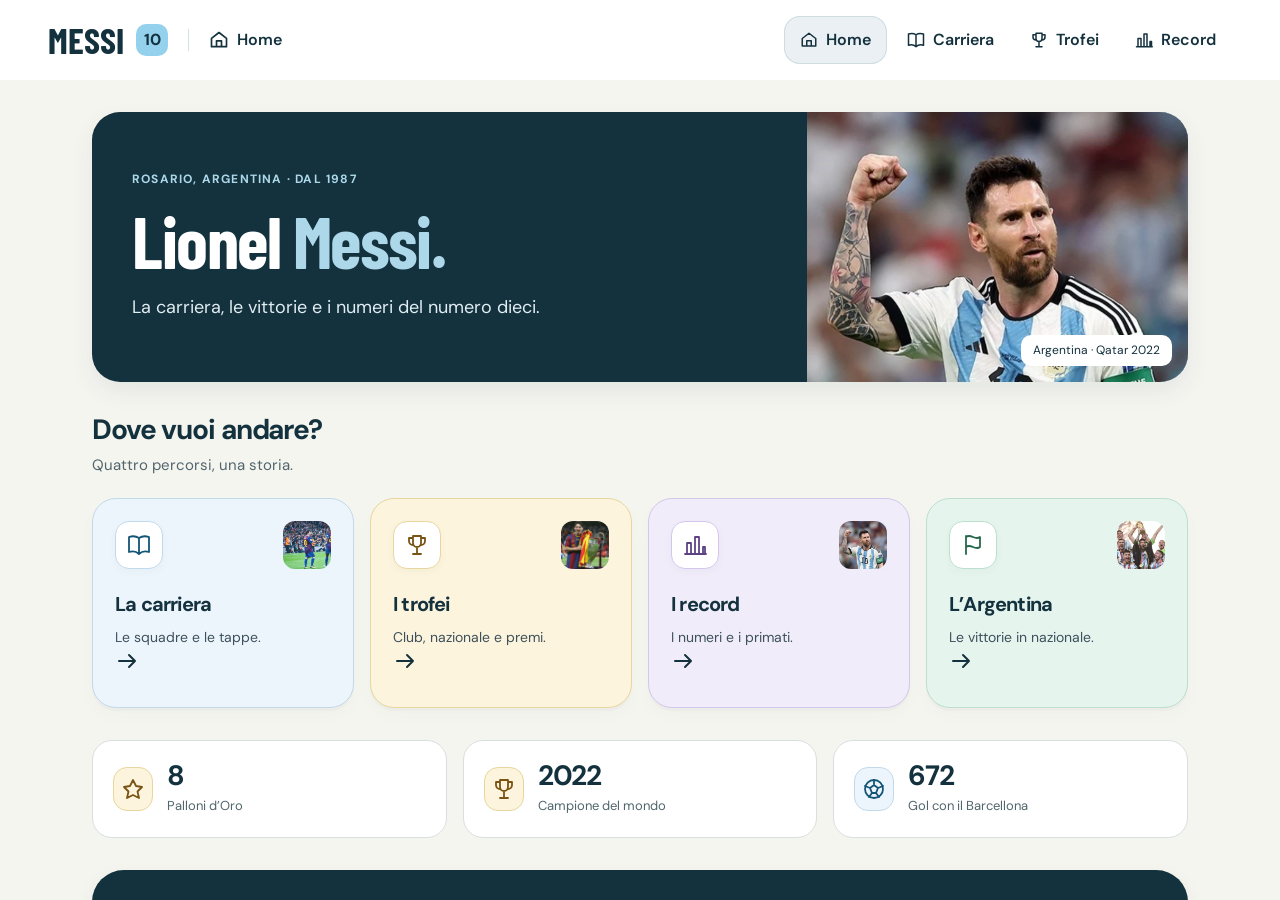
==== commit fa4db795: "Make expansion intents and pointer interruption deterministic" ====
--- a/index.html
+++ b/index.html
@@ -8,7 +8,7 @@
 <meta content="La storia di Lionel Messi in tre sezioni semplici: carriera, trofei e record." name="description">
 <link href="assets/favicon.svg" rel="icon" type="image/svg+xml">
 <link href="assets/css/site.css?v=c7293d06be" rel="stylesheet">
-<script src="assets/js/app.mjs?v=878515ef38" type="module"></script>
+<script src="assets/js/app.mjs?v=9375dac2d2" type="module"></script>
 <link as="font" crossorigin="" href="assets/fonts/barlow-condensed-700.woff2" rel="preload" type="font/woff2">
 <meta content="website" property="og:type">
 <meta content="it_IT" property="og:locale">
@@ -18,7 +18,7 @@
 <meta content="summary_large_image" name="twitter:card">
 <link as="font" crossorigin="" href="assets/fonts/dm-sans-variable.woff2" rel="preload" type="font/woff2">
 <link href="assets/css/rebuilt.css?v=626dba5897" rel="stylesheet">
-<link href="assets/css/identity.css?v=342b131b41" rel="stylesheet"></head>
+<link href="assets/css/identity.css?v=64ac26788d" rel="stylesheet"></head>
 <body>
 <div class="ios-surface">
 <a class="skip" href="#contenuto">Salta al contenuto</a>
--- a/assets/css/identity.css
+++ b/assets/css/identity.css
@@ -78,3 +78,4 @@
 .app-footer nav a[data-topic]{min-width:0;max-width:100%;white-space:normal;line-height:1.5}
 .app-footer nav a>span{min-width:0;overflow-wrap:anywhere}
 .footer-brand{max-width:100%;flex-wrap:wrap;gap:8px;font-size:2rem}
+[data-card-transition]::view-transition-group(*),[data-card-transition]::view-transition-image-pair(*),[data-card-transition]::view-transition-old(*),[data-card-transition]::view-transition-new(*),[data-route-transition]::view-transition-group(*),[data-route-transition]::view-transition-image-pair(*),[data-route-transition]::view-transition-old(*),[data-route-transition]::view-transition-new(*){pointer-events:none}
